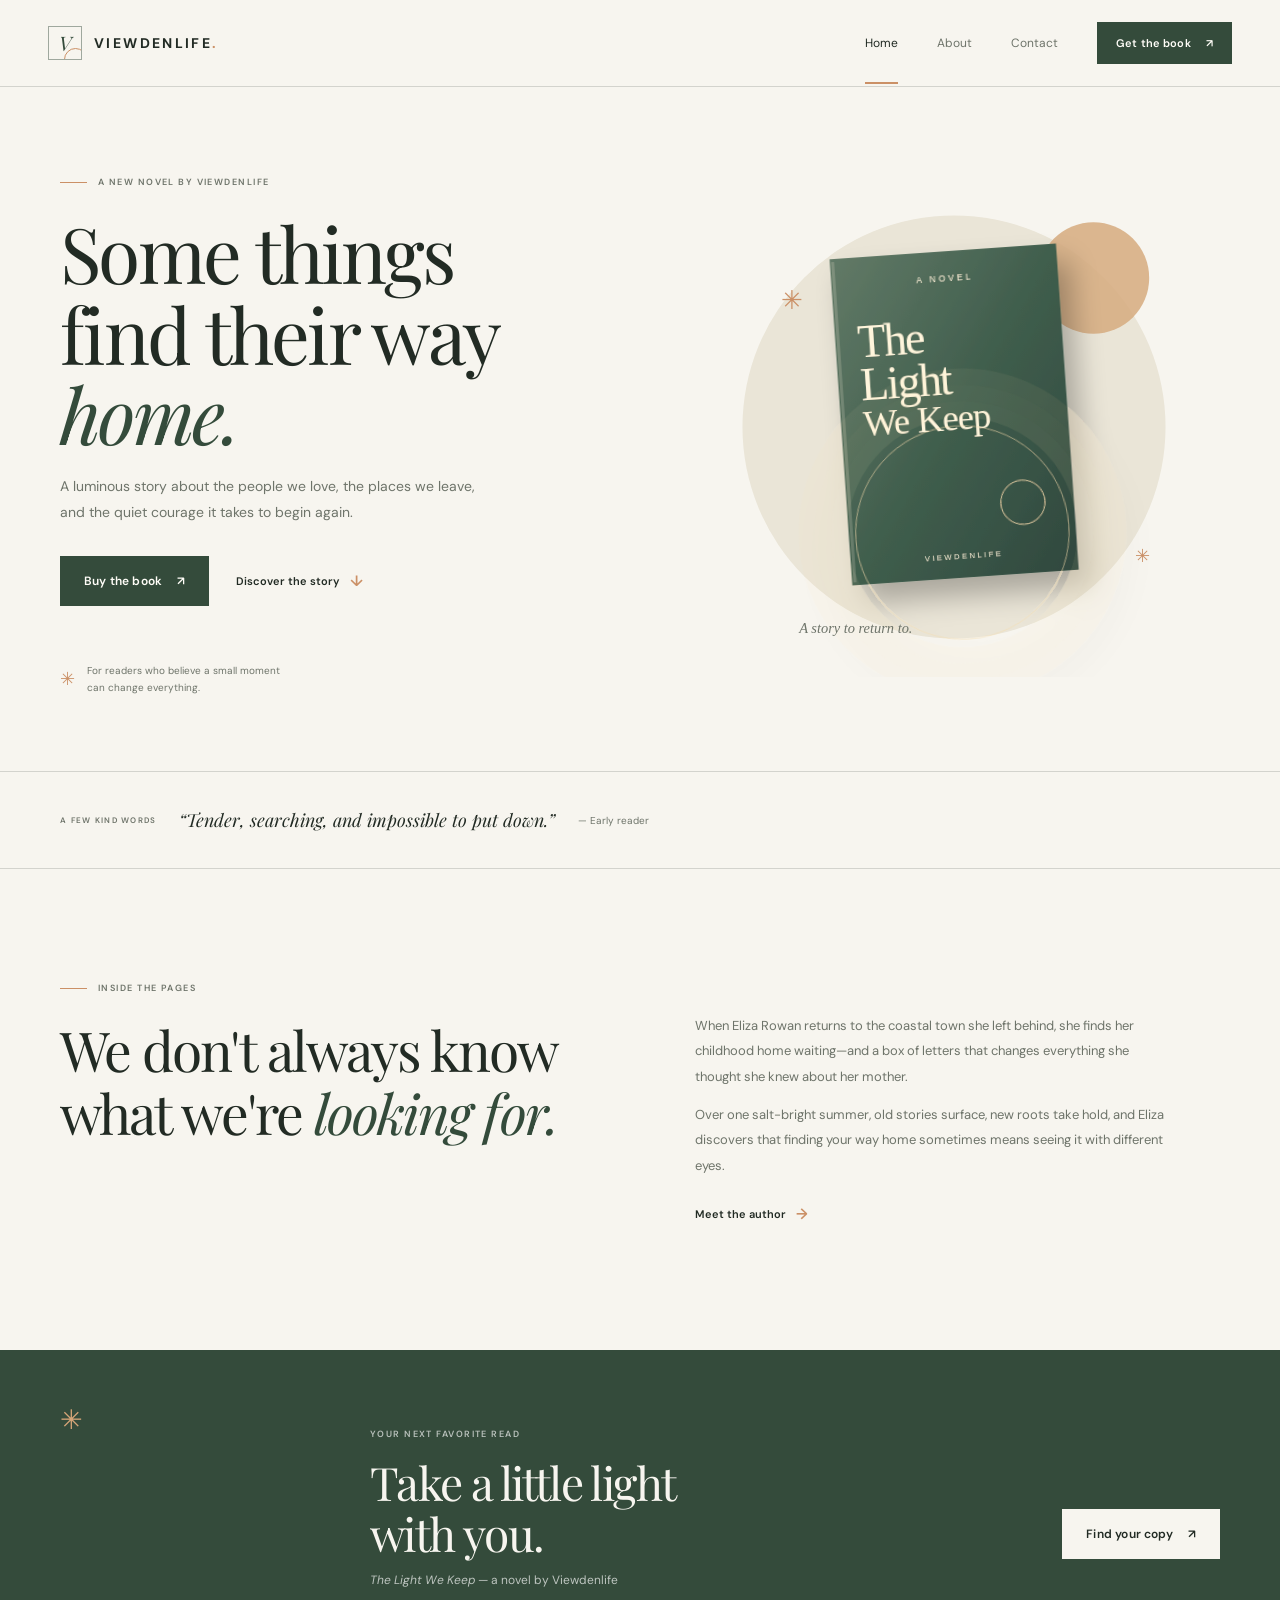
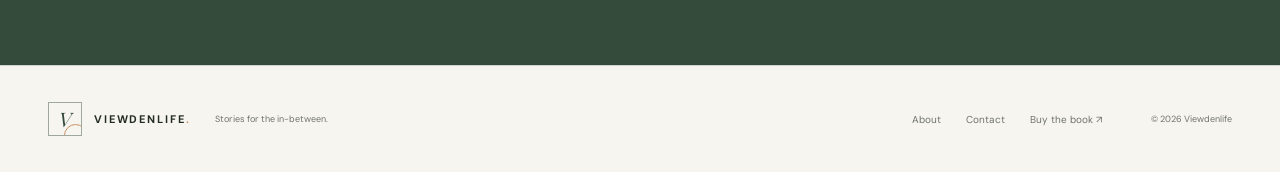
==== index.html @ 47e42af4 "created a design newly for the website, including a new hero section, updated styles, and improved r" ====
<!doctype html>
<html lang="en">
  <head>
    <meta charset="utf-8">
    <meta name="viewport" content="width=device-width, initial-scale=1">
    <meta name="theme-color" content="#f7f5ef">
    <meta name="description" content="Meet Viewdenlife and discover The Light We Keep, a novel about what we carry and what we let go.">
    <title>Viewdenlife — The Light We Keep</title>
    <link rel="icon" type="image/svg+xml" href="favicon.svg">
    <link rel="preconnect" href="https://fonts.googleapis.com">
    <link rel="preconnect" href="https://fonts.gstatic.com" crossorigin>
    <link href="https://fonts.googleapis.com/css2?family=DM+Sans:wght@400;500;600;700&family=Playfair+Display:wght@400;500;600&display=swap" rel="stylesheet">
    <link rel="stylesheet" href="styles.css">
    <script src="script.js" defer></script>
  </head>
  <body>
    <a class="skip-link" href="#main">Skip to content</a>
    <header class="site-header">
      <div class="header-inner">
        <a class="brand-lockup" href="index.html" aria-label="Viewdenlife, home">
          <span class="brand-logo" aria-hidden="true"><span>V</span><i></i></span>
          <span class="wordmark">VIEWDENLIFE<span class="wordmark-dot">.</span></span>
        </a>
        <button class="menu-toggle" type="button" aria-expanded="false" aria-controls="site-navigation">
          <span class="menu-toggle-label">Menu</span>
          <span class="menu-icon" aria-hidden="true"><i></i><i></i></span>
        </button>
        <nav class="site-nav" id="site-navigation" aria-label="Main navigation">
          <a class="nav-link is-active" href="index.html" aria-current="page">Home</a>
          <a class="nav-link" href="about.html">About</a>
          <a class="nav-link" href="contact.html">Contact</a>
          <a class="button button-small button-dark nav-cta" href="https://example.com/book" target="_blank" rel="noopener noreferrer">Get the book <span aria-hidden="true">↗</span></a>
        </nav>
      </div>
    </header>

    <main id="main">
      <section class="hero section-shell">
        <div class="hero-copy">
          <span class="eyebrow"><span class="eyebrow-line"></span> A new novel by Viewdenlife</span>
          <h1>Some things<br>find their way <em>home.</em></h1>
          <p class="hero-intro">A luminous story about the people we love, the places we leave, and the quiet courage it takes to begin again.</p>
          <div class="hero-actions">
            <a class="button button-dark" href="https://example.com/book" target="_blank" rel="noopener noreferrer">Buy the book <span aria-hidden="true">↗</span></a>
            <a class="text-link" href="#the-story">Discover the story <span aria-hidden="true">↓</span></a>
          </div>
          <div class="hero-note"><span class="note-star" aria-hidden="true">✳</span><span>For readers who believe a small moment<br>can change everything.</span></div>
        </div>
        <div class="hero-art">
          <img class="hero-illustration" src="hero-art.svg" alt="Illustrated cover of The Light We Keep by Viewdenlife">
        </div>
      </section>

      <section class="praise-strip" aria-label="Reader praise">
        <div class="praise-inner">
          <span class="praise-label">A few kind words</span>
          <span class="praise-quote">“Tender, searching, and impossible to put down.”</span>
          <span class="praise-credit">— Early reader</span>
        </div>
      </section>

      <section class="story-section section-shell" id="the-story">
        <div class="story-heading">
          <span class="eyebrow"><span class="eyebrow-line"></span> Inside the pages</span>
          <h2>We don't always know<br>what we're <em>looking for.</em></h2>
        </div>
        <div class="story-copy">
          <p>When Eliza Rowan returns to the coastal town she left behind, she finds her childhood home waiting—and a box of letters that changes everything she thought she knew about her mother.</p>
          <p>Over one salt-bright summer, old stories surface, new roots take hold, and Eliza discovers that finding your way home sometimes means seeing it with different eyes.</p>
          <a class="text-link" href="about.html">Meet the author <span aria-hidden="true">→</span></a>
        </div>
      </section>

      <section class="book-details">
        <div class="details-inner section-shell">
          <div class="details-mark" aria-hidden="true">✳</div>
          <div class="details-copy">
            <span class="eyebrow eyebrow-light">Your next favorite read</span>
            <h2>Take a little light<br>with you.</h2>
            <p><em>The Light We Keep</em> — a novel by Viewdenlife</p>
          </div>
          <a class="button button-light" href="https://example.com/book" target="_blank" rel="noopener noreferrer">Find your copy <span aria-hidden="true">↗</span></a>
        </div>
      </section>
    </main>

    <footer class="site-footer">
      <div class="footer-inner">
        <a class="brand-lockup footer-brand" href="index.html" aria-label="Viewdenlife, home">
          <span class="brand-logo" aria-hidden="true"><span>V</span><i></i></span>
          <span class="wordmark">VIEWDENLIFE<span class="wordmark-dot">.</span></span>
        </a>
        <span class="footer-note">Stories for the in-between.</span>
        <nav class="footer-nav" aria-label="Footer navigation">
          <a href="about.html">About</a>
          <a href="contact.html">Contact</a>
          <a href="https://example.com/book" target="_blank" rel="noopener noreferrer">Buy the book ↗</a>
        </nav>
        <span class="copyright">© <span data-year>2026</span> Viewdenlife</span>
      </div>
    </footer>
  </body>
</html>
---- styles.css ----
:root {
  color-scheme: light;
  --paper: #f7f5ef;
  --paper-deep: #eeece3;
  --ink: #222b24;
  --muted: #6e746a;
  --green: #344b3b;
  --green-dark: #27392f;
  --ochre: #cb9066;
  --line: rgba(34, 43, 36, 0.17);
  --serif: "Playfair Display", Georgia, serif;
  --sans: "DM Sans", Arial, sans-serif;
}

* { box-sizing: border-box; }
html { scroll-behavior: smooth; }
body { margin: 0; background: var(--paper); color: var(--ink); font-family: var(--sans); -webkit-font-smoothing: antialiased; }
a { color: inherit; }
button, input, textarea { font: inherit; }
.section-shell { width: min(1160px, calc(100% - 96px)); margin-inline: auto; }

.skip-link { position: absolute; z-index: 10; top: 12px; left: 12px; padding: 10px 14px; transform: translateY(-160%); background: var(--ink); color: white; }
.skip-link:focus { transform: translateY(0); }
.site-header { position: relative; z-index: 5; border-bottom: 1px solid var(--line); }
.header-inner { width: min(1280px, calc(100% - 96px)); height: 86px; margin-inline: auto; display: flex; justify-content: space-between; align-items: center; }
.brand-lockup { display: inline-flex; align-items: center; gap: 12px; text-decoration: none; }
.brand-logo { position: relative; width: 34px; height: 34px; display: grid; place-items: center; overflow: hidden; border: 1px solid rgba(52, 75, 59, .45); color: var(--green); }
.brand-logo span { position: relative; z-index: 1; font-family: var(--serif); font-size: 20px; font-style: italic; line-height: 1; }
.brand-logo i { position: absolute; right: -6px; bottom: -12px; width: 23px; height: 23px; border: 1px solid var(--ochre); border-radius: 50%; }
.wordmark { text-decoration: none; font-size: 14px; letter-spacing: .17em; font-weight: 700; }
.wordmark-dot { color: var(--ochre); }
.site-nav { display: flex; align-items: center; gap: 39px; }
.nav-link, .footer-nav a { text-decoration: none; color: var(--muted); font-size: 12px; transition: color .2s ease; }
.nav-link:hover, .footer-nav a:hover, .nav-link.is-active { color: var(--ink); }
.nav-link.is-active { position: relative; }
.nav-link.is-active::after { content: ""; position: absolute; left: 0; right: 0; bottom: -33px; height: 2px; background: var(--ochre); }
.button { min-height: 50px; padding: 0 23px; display: inline-flex; justify-content: center; align-items: center; gap: 15px; border: 1px solid transparent; text-decoration: none; font-size: 12px; font-weight: 600; letter-spacing: .015em; transition: background .2s ease, color .2s ease, transform .2s ease; }
.button:hover { transform: translateY(-2px); }
.button-dark { background: var(--green); color: #fffdf8; }
.button-dark:hover { background: var(--green-dark); }
.button-light { background: var(--paper); color: var(--ink); }
.button-light:hover { background: white; }
.button-small { min-height: 42px; padding-inline: 18px; font-size: 11px; }
.menu-toggle { display: none; }

.hero { min-height: 610px; padding-block: 71px 75px; display: grid; grid-template-columns: 1.05fr .95fr; align-items: center; gap: 42px; }
.hero-copy { padding-block: 18px 0; }
.eyebrow { display: flex; align-items: center; gap: 11px; color: var(--muted); text-transform: uppercase; letter-spacing: .16em; font-size: 9px; font-weight: 600; }
.eyebrow-line { display: inline-block; width: 27px; height: 1px; background: var(--ochre); }
h1, h2, p { margin-top: 0; }
h1, h2 { font-family: var(--serif); font-weight: 400; letter-spacing: -.035em; }
h1 { margin: 24px 0 19px; font-size: clamp(52px, 6vw, 78px); line-height: 1.05; }
h1 em, h2 em { color: var(--green); font-weight: 400; }
.hero-intro { max-width: 420px; color: var(--muted); font-size: 14px; line-height: 1.9; }
.hero-actions { display: flex; align-items: center; gap: 27px; margin-top: 30px; }
.text-link { display: inline-flex; align-items: center; gap: 10px; color: var(--ink); font-size: 11px; font-weight: 600; text-decoration: none; }
.text-link span { color: var(--ochre); font-size: 15px; }
.hero-note { display: flex; align-items: center; gap: 12px; margin-top: 57px; color: var(--muted); font-size: 10px; line-height: 1.65; }
.note-star { color: var(--ochre); font-size: 18px; }
.hero-art { width: 100%; display: grid; place-items: center; }
.hero-illustration { display: block; width: min(100%, 500px); height: auto; }

.praise-strip { border-block: 1px solid var(--line); }
.praise-inner { width: min(1160px, calc(100% - 96px)); min-height: 96px; margin-inline: auto; display: flex; align-items: center; gap: 23px; }
.praise-label { color: var(--muted); text-transform: uppercase; letter-spacing: .16em; font-size: 8px; font-weight: 600; }
.praise-quote { font-family: var(--serif); font-size: 18px; font-style: italic; }
.praise-credit { color: var(--muted); font-size: 10px; }
.story-section { padding-block: 113px 126px; display: grid; grid-template-columns: 1fr 1fr; align-items: start; gap: 110px; }
.story-heading h2, .about-copy h2, .about-book h2 { margin: 24px 0 0; font-size: clamp(38px, 4.5vw, 55px); line-height: 1.15; }
.story-copy { max-width: 470px; padding-top: 31px; }
.story-copy p, .about-copy p { color: var(--muted); font-size: 13px; line-height: 1.95; }
.story-copy .text-link { margin-top: 13px; }
.book-details { background: var(--green); color: var(--paper); }
.details-inner { min-height: 315px; display: flex; align-items: center; justify-content: space-between; gap: 30px; }
.details-mark { align-self: flex-start; margin-top: 52px; color: #d6a578; font-size: 27px; }
.eyebrow-light { color: rgba(255,255,255,.65); }
.details-copy { margin-left: -100px; }
.details-copy h2, .contact-book-inner h2 { margin: 17px 0 12px; font-size: 46px; line-height: 1.12; }
.details-copy p { margin: 0; color: rgba(255,255,255,.68); font-size: 12px; }
.details-inner > .button { margin-top: 52px; }

.site-footer { border-top: 1px solid var(--line); }
.footer-inner { width: min(1280px, calc(100% - 96px)); min-height: 106px; margin-inline: auto; display: flex; align-items: center; gap: 25px; }
.footer-brand .wordmark { font-size: 11px; }
.footer-note, .copyright { color: var(--muted); font-size: 9px; }
.footer-nav { margin-left: auto; display: flex; gap: 25px; }
.footer-nav a { font-size: 10px; }
.copyright { margin-left: 24px; }

.page-hero { padding-block: 92px 73px; }
.page-hero h1 { margin-block: 23px 18px; }
.page-intro { max-width: 490px; margin-bottom: 0; color: var(--muted); font-size: 14px; line-height: 1.9; }
.about-section { padding-block: 13px 118px; display: grid; grid-template-columns: .9fr 1.1fr; align-items: center; gap: 108px; }
.author-art { position: relative; height: 465px; overflow: hidden; background: #e7dfce; }
.portrait-sun { position: absolute; top: 49px; left: 50%; width: 174px; height: 174px; border-radius: 50%; background: #d2a27b; transform: translateX(-50%); }
.portrait-shape { position: absolute; bottom: 46px; left: 50%; transform: translateX(-50%); }
.portrait-shape-back { width: 286px; height: 265px; border-radius: 48% 48% 10% 10% / 39% 39% 10% 10%; background: #72816a; }
.portrait-shape-front { bottom: -26px; width: 196px; height: 285px; border-radius: 50% 50% 8% 8% / 32% 32% 8% 8%; background: #a05f47; }
.portrait-label { position: absolute; right: 19px; bottom: 18px; color: rgba(34, 43, 36, .72); font-family: var(--serif); font-size: 12px; font-style: italic; text-align: right; }
.about-copy { max-width: 460px; }
.about-copy h2 { margin-bottom: 20px; }
.about-copy .button { margin-top: 13px; }
.author-note { background: var(--paper-deep); }
.author-note-inner { min-height: 260px; display: flex; flex-direction: column; justify-content: center; align-items: center; text-align: center; }
.author-note-inner blockquote { margin: 14px 0 11px; font-family: var(--serif); font-size: clamp(25px, 3vw, 35px); line-height: 1.35; }
.quote-credit { color: var(--muted); font-size: 10px; }
.about-book { min-height: 280px; display: flex; align-items: center; justify-content: space-between; }
.about-book h2 { font-size: 42px; }
.about-book .button em, .contact-book .button em { font-family: var(--serif); font-size: 14px; font-weight: 400; }

.contact-hero { padding-bottom: 55px; }
.contact-section { padding-block: 14px 118px; display: grid; grid-template-columns: .8fr 1.2fr; gap: 100px; }
.contact-aside { padding-top: 9px; }
.contact-aside-mark { color: var(--ochre); font-size: 25px; }
.contact-aside h2 { margin: 17px 0 16px; font-size: 38px; line-height: 1.17; }
.contact-aside p { max-width: 330px; color: var(--muted); font-size: 12px; line-height: 1.9; }
.contact-email-label { margin-top: 32px; color: var(--muted); text-transform: uppercase; letter-spacing: .13em; font-size: 8px; font-weight: 600; }
.contact-email { display: inline-block; margin-top: 9px; color: var(--green); font-size: 12px; text-decoration: none; }
.contact-email span { margin-left: 6px; color: var(--ochre); }
.contact-form { display: flex; flex-direction: column; align-items: flex-start; }
.contact-form label { margin: 0 0 8px; font-size: 10px; font-weight: 600; }
.contact-form input, .contact-form textarea { width: 100%; margin-bottom: 23px; padding: 13px 14px; border: 1px solid var(--line); border-radius: 0; outline: none; background: rgba(255,255,255,.25); color: var(--ink); font-size: 11px; resize: vertical; }
.contact-form input:focus, .contact-form textarea:focus { border-color: var(--green); box-shadow: 0 0 0 2px rgba(52, 75, 59, .1); }
.contact-form input::placeholder, .contact-form textarea::placeholder { color: #99998e; }
.form-submit { cursor: pointer; }
.form-note { margin: 11px 0 0; color: var(--muted); font-size: 9px; line-height: 1.6; }
.contact-book { background: var(--green); color: var(--paper); }
.contact-book-inner { min-height: 295px; display: flex; flex-direction: column; align-items: flex-start; justify-content: center; }
.contact-book-inner h2 { margin-bottom: 18px; }
.contact-book-inner h2 em { color: #d6a578; }

@media (max-width: 800px) {
  .section-shell, .praise-inner { width: min(100% - 48px, 620px); }
  .header-inner, .footer-inner { width: calc(100% - 48px); }
  .hero { grid-template-columns: 1fr .85fr; gap: 14px; min-height: 540px; padding-block: 56px; }
  .hero-note { margin-top: 38px; }
  .story-section { gap: 48px; padding-block: 84px; }
  .details-copy { margin-left: -45px; }
  .about-section { grid-template-columns: .9fr 1.1fr; gap: 50px; }
  .author-art { height: 410px; }
  .contact-section { gap: 50px; }
  .footer-inner { flex-wrap: wrap; padding-block: 25px; gap: 14px 20px; }
  .footer-nav { margin-left: auto; }
  .copyright { margin-left: auto; }
}

@media (max-width: 600px) {
  .section-shell, .praise-inner { width: calc(100% - 40px); }
  .header-inner, .footer-inner { width: calc(100% - 40px); }
  .header-inner { height: 72px; }
  .menu-toggle { display: flex; align-items: center; gap: 10px; padding: 10px 0 10px 10px; border: 0; background: transparent; color: var(--ink); font-size: 11px; }
  .menu-icon { display: grid; gap: 4px; }
  .menu-icon i { width: 18px; height: 1px; background: var(--ink); transition: transform .2s ease; }
  .menu-toggle[aria-expanded="true"] .menu-icon i:first-child { transform: translateY(2.5px) rotate(45deg); }
  .menu-toggle[aria-expanded="true"] .menu-icon i:last-child { transform: translateY(-2.5px) rotate(-45deg); }
  .site-nav { position: absolute; top: 71px; right: 0; left: 0; display: none; padding: 21px 20px 25px; align-items: stretch; gap: 0; border-bottom: 1px solid var(--line); background: var(--paper); }
  .site-nav.is-open { display: flex; flex-direction: column; }
  .site-nav .nav-link { padding: 13px 0; }
  .nav-link.is-active::after { display: none; }
  .nav-cta { align-self: flex-start; margin-top: 12px; }
  .hero { grid-template-columns: 1fr; gap: 3px; padding-block: 54px 43px; }
  h1 { font-size: clamp(51px, 13vw, 68px); }
  .hero-intro { max-width: 360px; }
  .hero-note { margin-top: 31px; }
  .hero-art { margin-top: 4px; }
  .hero-illustration { width: min(100%, 430px); }
  .praise-inner { min-height: 112px; padding-block: 18px; flex-wrap: wrap; gap: 7px 14px; align-content: center; }
  .praise-label { width: 100%; }
  .praise-quote { font-size: 16px; }
  .praise-credit { align-self: flex-end; }
  .story-section { grid-template-columns: 1fr; gap: 13px; padding-block: 73px 83px; }
  .story-heading h2, .about-copy h2 { font-size: 42px; }
  .story-copy { padding-top: 0; }
  .details-inner { min-height: 340px; flex-wrap: wrap; justify-content: flex-start; align-content: center; gap: 8px 17px; }
  .details-mark { align-self: auto; margin: 0; }
  .details-copy { margin: 0; }
  .details-copy h2, .contact-book-inner h2 { font-size: 40px; }
  .details-copy p { font-size: 11px; }
  .details-inner > .button { margin: 17px 0 0 43px; }
  .footer-inner { padding-block: 23px; }
  .footer-note { margin-left: auto; }
  .footer-nav { order: 3; width: 100%; justify-content: flex-start; margin: 8px 0 0; }
  .copyright { order: 4; margin: 0; }
  .page-hero { padding-block: 68px 45px; }
  .page-hero h1 { font-size: 56px; }
  .about-section { grid-template-columns: 1fr; gap: 40px; padding-bottom: 75px; }
  .author-art { height: 400px; }
  .about-copy { max-width: none; }
  .author-note-inner { min-height: 230px; }
  .about-book { min-height: 260px; align-items: flex-start; flex-direction: column; justify-content: center; gap: 20px; }
  .about-book h2 { font-size: 38px; }
  .contact-hero { padding-bottom: 43px; }
  .contact-section { grid-template-columns: 1fr; gap: 39px; padding-bottom: 80px; }
  .contact-aside h2 { font-size: 35px; }
  .contact-book-inner { min-height: 270px; }
}

@media (prefers-reduced-motion: reduce) {
  *, *::before, *::after { scroll-behavior: auto !important; transition-duration: .01ms !important; animation-duration: .01ms !important; animation-iteration-count: 1 !important; }
}
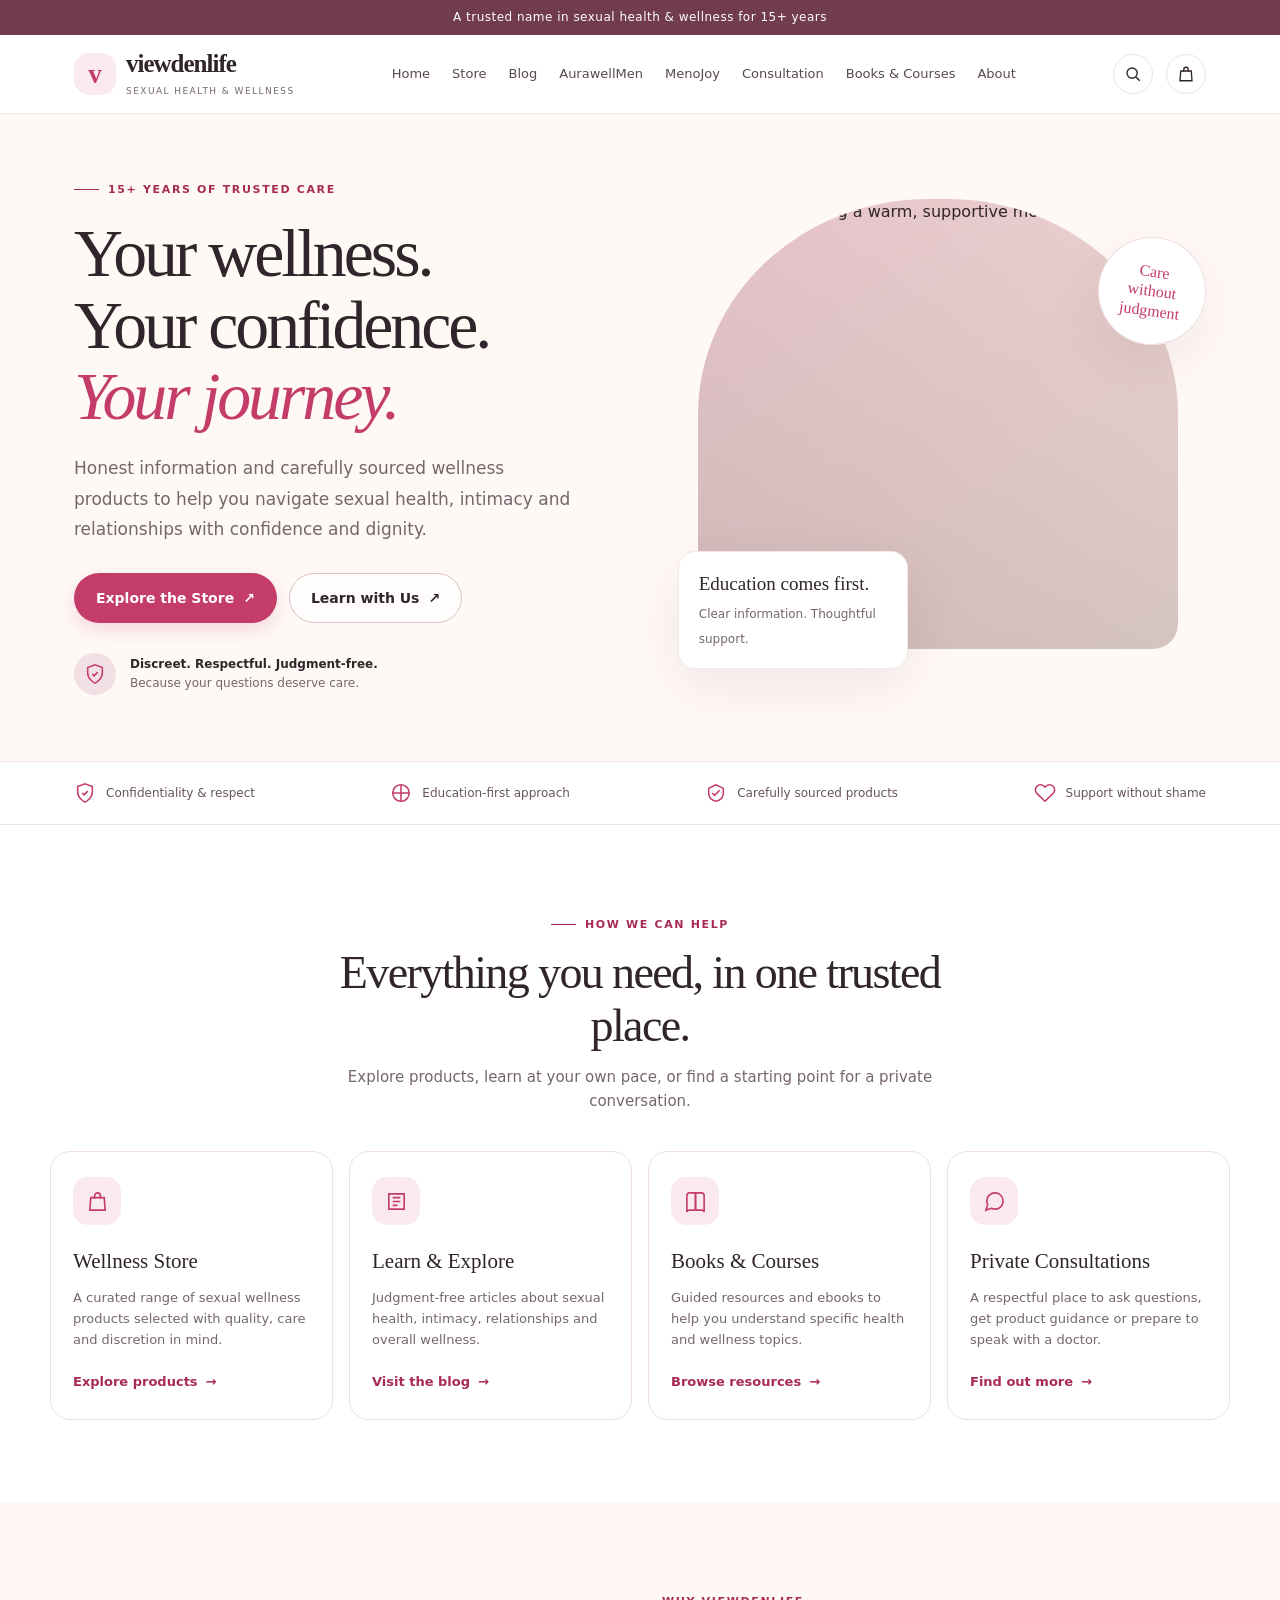
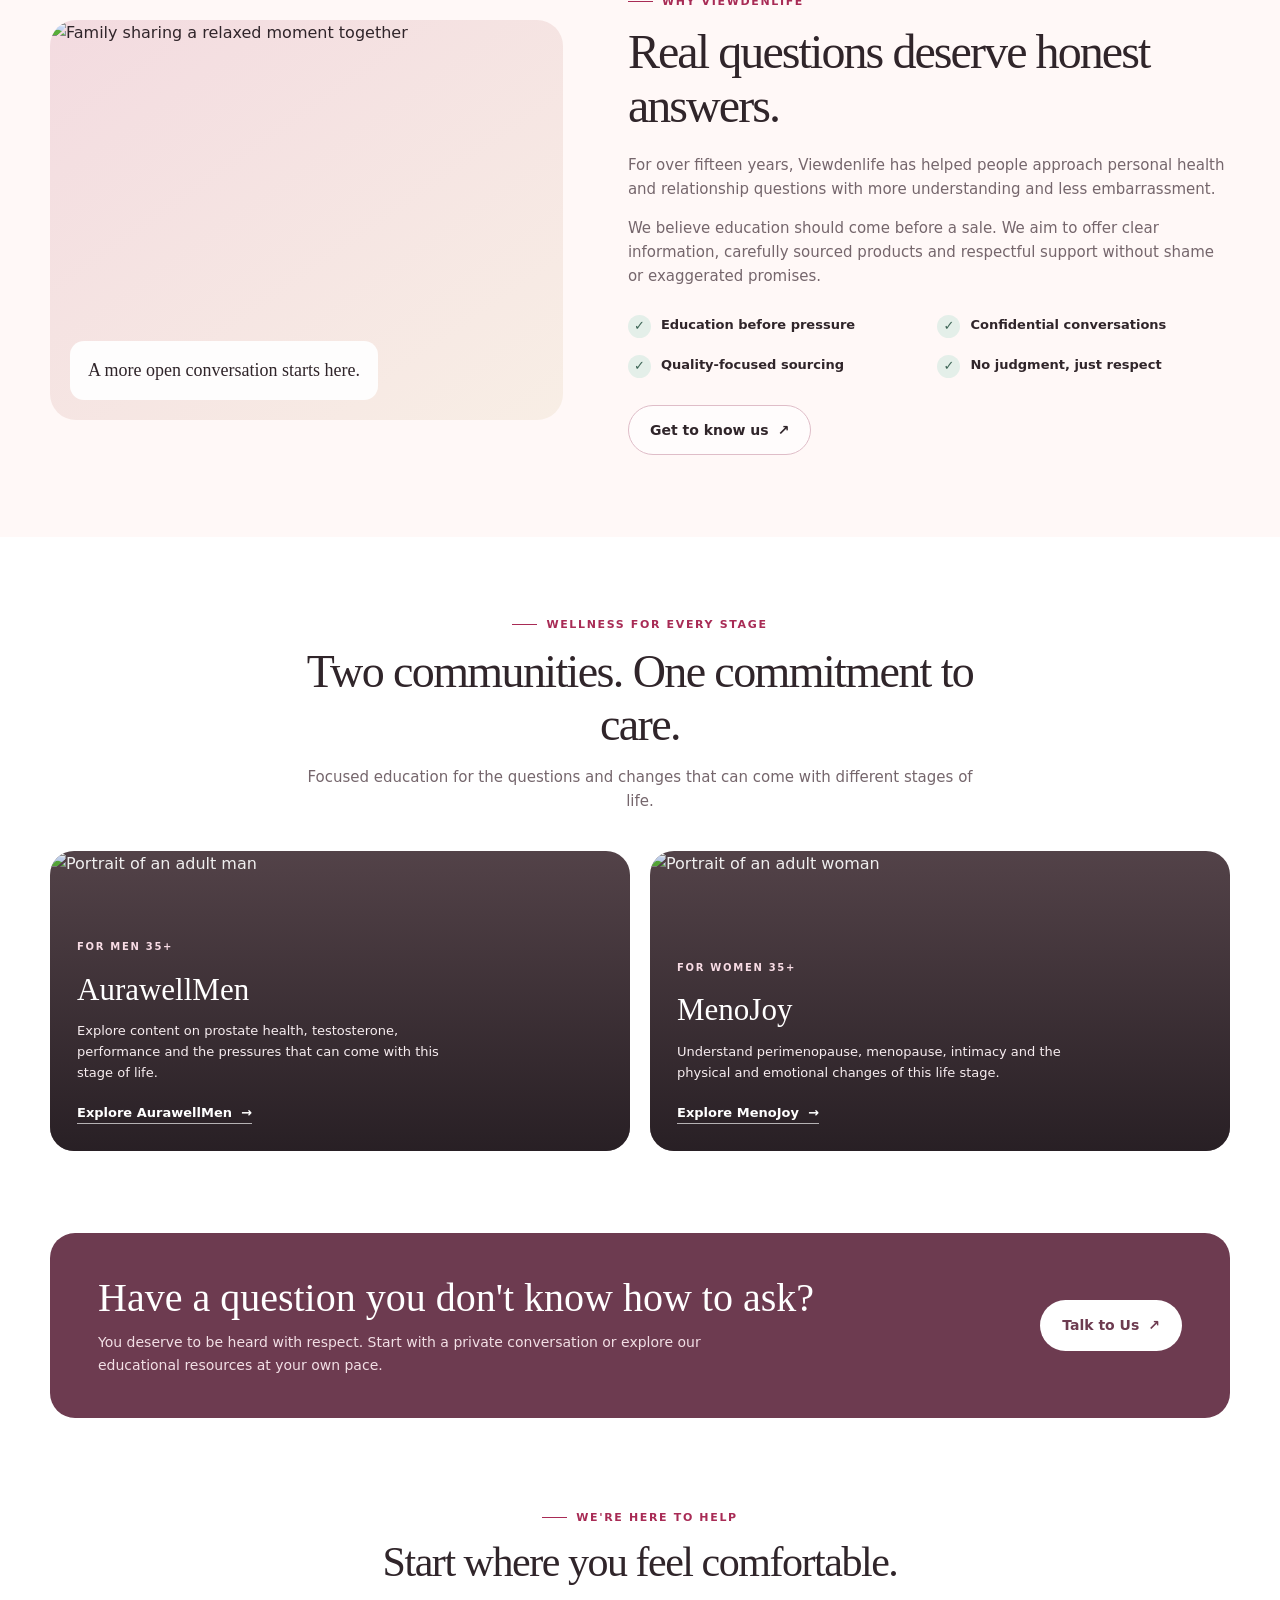
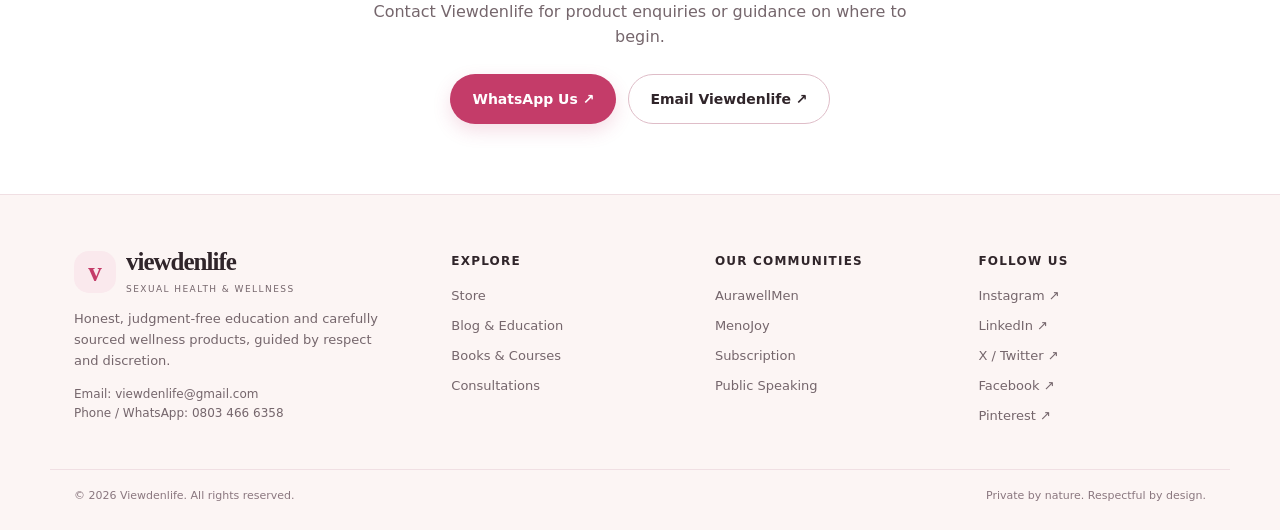
==== commit 155dc460: "modified all pages and added new pages for aurawellmen, menojoy, store, resources, consultation, abo" ====
--- a/index.html
+++ b/index.html
@@ -1,103 +1,44 @@
 <!doctype html>
 <html lang="en">
-  <head>
-    <meta charset="utf-8">
-    <meta name="viewport" content="width=device-width, initial-scale=1">
-    <meta name="theme-color" content="#f7f5ef">
-    <meta name="description" content="Meet Viewdenlife and discover The Light We Keep, a novel about what we carry and what we let go.">
-    <title>Viewdenlife — The Light We Keep</title>
-    <link rel="icon" type="image/svg+xml" href="favicon.svg">
-    <link rel="preconnect" href="https://fonts.googleapis.com">
-    <link rel="preconnect" href="https://fonts.gstatic.com" crossorigin>
-    <link href="https://fonts.googleapis.com/css2?family=DM+Sans:wght@400;500;600;700&family=Playfair+Display:wght@400;500;600&display=swap" rel="stylesheet">
-    <link rel="stylesheet" href="styles.css">
-    <script src="script.js" defer></script>
-  </head>
-  <body>
-    <a class="skip-link" href="#main">Skip to content</a>
-    <header class="site-header">
-      <div class="header-inner">
-        <a class="brand-lockup" href="index.html" aria-label="Viewdenlife, home">
-          <span class="brand-logo" aria-hidden="true"><span>V</span><i></i></span>
-          <span class="wordmark">VIEWDENLIFE<span class="wordmark-dot">.</span></span>
-        </a>
-        <button class="menu-toggle" type="button" aria-expanded="false" aria-controls="site-navigation">
-          <span class="menu-toggle-label">Menu</span>
-          <span class="menu-icon" aria-hidden="true"><i></i><i></i></span>
-        </button>
-        <nav class="site-nav" id="site-navigation" aria-label="Main navigation">
-          <a class="nav-link is-active" href="index.html" aria-current="page">Home</a>
-          <a class="nav-link" href="about.html">About</a>
-          <a class="nav-link" href="contact.html">Contact</a>
-          <a class="button button-small button-dark nav-cta" href="https://example.com/book" target="_blank" rel="noopener noreferrer">Get the book <span aria-hidden="true">↗</span></a>
-        </nav>
-      </div>
-    </header>
-
-    <main id="main">
-      <section class="hero section-shell">
-        <div class="hero-copy">
-          <span class="eyebrow"><span class="eyebrow-line"></span> A new novel by Viewdenlife</span>
-          <h1>Some things<br>find their way <em>home.</em></h1>
-          <p class="hero-intro">A luminous story about the people we love, the places we leave, and the quiet courage it takes to begin again.</p>
-          <div class="hero-actions">
-            <a class="button button-dark" href="https://example.com/book" target="_blank" rel="noopener noreferrer">Buy the book <span aria-hidden="true">↗</span></a>
-            <a class="text-link" href="#the-story">Discover the story <span aria-hidden="true">↓</span></a>
-          </div>
-          <div class="hero-note"><span class="note-star" aria-hidden="true">✳</span><span>For readers who believe a small moment<br>can change everything.</span></div>
-        </div>
-        <div class="hero-art">
-          <img class="hero-illustration" src="hero-art.svg" alt="Illustrated cover of The Light We Keep by Viewdenlife">
-        </div>
-      </section>
-
-      <section class="praise-strip" aria-label="Reader praise">
-        <div class="praise-inner">
-          <span class="praise-label">A few kind words</span>
-          <span class="praise-quote">“Tender, searching, and impossible to put down.”</span>
-          <span class="praise-credit">— Early reader</span>
-        </div>
-      </section>
-
-      <section class="story-section section-shell" id="the-story">
-        <div class="story-heading">
-          <span class="eyebrow"><span class="eyebrow-line"></span> Inside the pages</span>
-          <h2>We don't always know<br>what we're <em>looking for.</em></h2>
-        </div>
-        <div class="story-copy">
-          <p>When Eliza Rowan returns to the coastal town she left behind, she finds her childhood home waiting—and a box of letters that changes everything she thought she knew about her mother.</p>
-          <p>Over one salt-bright summer, old stories surface, new roots take hold, and Eliza discovers that finding your way home sometimes means seeing it with different eyes.</p>
-          <a class="text-link" href="about.html">Meet the author <span aria-hidden="true">→</span></a>
-        </div>
-      </section>
-
-      <section class="book-details">
-        <div class="details-inner section-shell">
-          <div class="details-mark" aria-hidden="true">✳</div>
-          <div class="details-copy">
-            <span class="eyebrow eyebrow-light">Your next favorite read</span>
-            <h2>Take a little light<br>with you.</h2>
-            <p><em>The Light We Keep</em> — a novel by Viewdenlife</p>
-          </div>
-          <a class="button button-light" href="https://example.com/book" target="_blank" rel="noopener noreferrer">Find your copy <span aria-hidden="true">↗</span></a>
-        </div>
-      </section>
-    </main>
-
-    <footer class="site-footer">
-      <div class="footer-inner">
-        <a class="brand-lockup footer-brand" href="index.html" aria-label="Viewdenlife, home">
-          <span class="brand-logo" aria-hidden="true"><span>V</span><i></i></span>
-          <span class="wordmark">VIEWDENLIFE<span class="wordmark-dot">.</span></span>
-        </a>
-        <span class="footer-note">Stories for the in-between.</span>
-        <nav class="footer-nav" aria-label="Footer navigation">
-          <a href="about.html">About</a>
-          <a href="contact.html">Contact</a>
-          <a href="https://example.com/book" target="_blank" rel="noopener noreferrer">Buy the book ↗</a>
-        </nav>
-        <span class="copyright">© <span data-year>2026</span> Viewdenlife</span>
-      </div>
-    </footer>
-  </body>
-</html>
+<head>
+<meta charset="utf-8"><meta name="viewport" content="width=device-width, initial-scale=1">
+<meta name="theme-color" content="#fff8f7"><meta name="description" content="Viewdenlife brings together sexual health education, carefully sourced wellness products, books, courses and private consultations.">
+<title>Viewdenlife | Your Wellness, Your Confidence</title>
+<link rel="icon" type="image/svg+xml" href="favicon.svg"><link rel="stylesheet" href="styles.css">
+</head>
+<body>
+<div class="announcement">A trusted name in sexual health & wellness for 15+ years</div>
+<header class="site-header"><div class="nav-wrap">
+<a class="brand" href="#home" aria-label="Viewdenlife home"><span class="brand-mark">v</span><span><span class="brand-name">viewdenlife</span><span class="brand-tag">Sexual health & wellness</span></span></a>
+<nav class="desktop-nav" aria-label="Main navigation"><a href="#home">Home</a><a href="store.html">Store</a><a href="blog.html">Blog</a><a href="aurawellmen.html">AurawellMen</a><a href="menojoy.html">MenoJoy</a><a href="consultation.html">Consultation</a><a href="#resources">Books & Courses</a><a href="about.html">About</a></nav>
+<div class="nav-actions"><button class="icon-btn search-btn" aria-label="Search" onclick="showNotice('Search can be connected when the store and blog are built.')"><svg width="18" height="18" viewBox="0 0 24 24" fill="none" stroke="currentColor" stroke-width="1.8"><circle cx="10.8" cy="10.8" r="6.8"/><path d="m16 16 5 5"/></svg></button><button class="icon-btn" aria-label="Shopping bag" onclick="showNotice('The store and cart will be connected on the Store page.')"><svg width="18" height="18" viewBox="0 0 24 24" fill="none" stroke="currentColor" stroke-width="1.8"><path d="M5 8h14l1 13H4L5 8Z"/><path d="M9 9V6a3 3 0 0 1 6 0v3"/></svg></button><button class="icon-btn menu-toggle" id="menuToggle" aria-label="Open navigation" aria-expanded="false" onclick="toggleMenu()"><svg id="menuIcon" width="20" height="20" viewBox="0 0 24 24" fill="none" stroke="currentColor" stroke-width="1.8"><path d="M4 7h16M4 12h16M4 17h16"/></svg></button></div>
+</div><nav class="mobile-panel" id="mobilePanel" aria-label="Mobile navigation">
+<a href="#home" onclick="closeMenu()"><svg width="20" height="20" viewBox="0 0 24 24" fill="none" stroke="currentColor" stroke-width="1.8"><path d="m3 10 9-7 9 7v10a1 1 0 0 1-1 1h-5v-7h-6v7H4a1 1 0 0 1-1-1Z"/></svg>Home <span class="chevron">›</span></a>
+<a href="store.html" onclick="closeMenu()"><svg width="20" height="20" viewBox="0 0 24 24" fill="none" stroke="currentColor" stroke-width="1.8"><path d="M5 8h14l1 13H4L5 8Z"/><path d="M9 9V6a3 3 0 0 1 6 0v3"/></svg>Store <span class="chevron">›</span></a>
+<a href="blog.html" onclick="closeMenu()"><svg width="20" height="20" viewBox="0 0 24 24" fill="none" stroke="currentColor" stroke-width="1.8"><path d="M6 3h12a2 2 0 0 1 2 2v16H6a3 3 0 0 1-3-3V6a3 3 0 0 1 3-3Z"/><path d="M7 8h9M7 12h9M7 16h6"/></svg>Blog <span class="chevron">›</span></a>
+<a href="#aurawellmen" onclick="closeMenu()"><svg width="20" height="20" viewBox="0 0 24 24" fill="none" stroke="currentColor" stroke-width="1.8"><circle cx="12" cy="7" r="4"/><path d="M4 21v-2a8 8 0 0 1 16 0v2"/></svg>AurawellMen <span class="chevron">›</span></a>
+<a href="menojoy.html"><svg width="20" height="20" viewBox="0 0 24 24" fill="none" stroke="currentColor" stroke-width="1.8"><path d="M12 21s-8-4.5-8-11a4.5 4.5 0 0 1 8-2.8A4.5 4.5 0 0 1 20 10c0 6.5-8 11-8 11Z"/></svg>MenoJoy <span class="chevron">›</span></a>
+<a href="consultation.html" onclick="closeMenu()"><svg width="20" height="20" viewBox="0 0 24 24" fill="none" stroke="currentColor" stroke-width="1.8"><path d="M21 11.5a8.4 8.4 0 0 1-.9 3.8 8.5 8.5 0 0 1-7.6 4.7 8.4 8.4 0 0 1-3.8-.9L3 21l1.9-5.7a8.4 8.4 0 0 1-.9-3.8 8.5 8.5 0 0 1 4.7-7.6 8.4 8.4 0 0 1 3.8-.9h.5a8.5 8.5 0 0 1 8 8Z"/></svg>Consultation / Therapy <span class="chevron">›</span></a>
+<a href="#resources" onclick="closeMenu()"><svg width="20" height="20" viewBox="0 0 24 24" fill="none" stroke="currentColor" stroke-width="1.8"><path d="M3 5.5A2.5 2.5 0 0 1 5.5 3H12v18H5.5A2.5 2.5 0 0 0 3 23V5.5Z"/><path d="M21 5.5A2.5 2.5 0 0 0 18.5 3H12v18h6.5a2.5 2.5 0 0 1 2.5 2V5.5Z"/></svg>Books & Courses <span class="chevron">›</span></a>
+<a href="#subscription" onclick="closeMenu()"><svg width="20" height="20" viewBox="0 0 24 24" fill="none" stroke="currentColor" stroke-width="1.8"><rect x="3" y="5" width="18" height="16" rx="2"/><path d="M16 3v4M8 3v4M3 10h18"/></svg>Subscription <span class="chevron">›</span></a>
+<a href="#speaking" onclick="closeMenu()"><svg width="20" height="20" viewBox="0 0 24 24" fill="none" stroke="currentColor" stroke-width="1.8"><path d="m3 11 18-7v16L3 13v-2Z"/><path d="m7 14 2 6h4l-3-7"/></svg>Book for Public Speaking <span class="chevron">›</span></a>
+<a href="about.html">ⓘ <span>About Viewdenlife</span><span class="chevron">›</span></a></nav></header>
+<main id="home">
+<section class="hero"><div class="hero-inner"><div><span class="eyebrow">15+ years of trusted care</span><h1>Your wellness.<br>Your confidence.<br><em>Your journey.</em></h1><p class="hero-copy">Honest information and carefully sourced wellness products to help you navigate sexual health, intimacy and relationships with confidence and dignity.</p><div class="hero-buttons"><a class="btn btn-primary" href="store.html">Explore the Store <span>↗</span></a><a class="btn btn-outline" href="#learn">Learn with Us <span>↗</span></a></div><div class="trust-row"><span class="trust-icon"><svg width="22" height="22" viewBox="0 0 24 24" fill="none" stroke="currentColor" stroke-width="1.7"><path d="M12 22s8-4 8-11V5l-8-3-8 3v6c0 7 8 11 8 11Z"/><path d="m9 12 2 2 4-4"/></svg></span><span><strong style="color:var(--ink)">Discreet. Respectful. Judgment-free.</strong><br>Because your questions deserve care.</span></div></div>
+<div class="hero-visual"><div class="hero-photo"><img src="https://images.unsplash.com/photo-1516589178581-6cd7833ae3b2?auto=format&fit=crop&w=1000&q=85" alt="A couple sharing a warm, supportive moment"/><div class="photo-wash"></div></div><div class="round-seal">Care<br>without<br>judgment</div><div class="floating-note"><strong>Education comes first.</strong><span>Clear information. Thoughtful support.</span></div></div></div></section>
+<div class="trust-strip"><div class="trust-strip-inner"><div class="trust-item"><svg width="22" height="22" viewBox="0 0 24 24" fill="none" stroke="currentColor" stroke-width="1.7"><path d="M12 22s8-4 8-11V5l-8-3-8 3v6c0 7 8 11 8 11Z"/><path d="m9 12 2 2 4-4"/></svg><span>Confidentiality & respect</span></div><div class="trust-item"><svg width="22" height="22" viewBox="0 0 24 24" fill="none" stroke="currentColor" stroke-width="1.7"><path d="M12 3v18M3 12h18"/><circle cx="12" cy="12" r="9"/></svg><span>Education-first approach</span></div><div class="trust-item"><svg width="22" height="22" viewBox="0 0 24 24" fill="none" stroke="currentColor" stroke-width="1.7"><path d="M12 3 4 7v5c0 5 3.5 8 8 9 4.5-1 8-4 8-9V7l-8-4Z"/><path d="m8 12 2.5 2.5L16 9"/></svg><span>Carefully sourced products</span></div><div class="trust-item"><svg width="22" height="22" viewBox="0 0 24 24" fill="none" stroke="currentColor" stroke-width="1.7"><path d="M20.8 4.6a5.5 5.5 0 0 0-7.8 0L12 5.7l-1.1-1.1a5.5 5.5 0 0 0-7.8 7.8l1.1 1.1L12 21l7.8-7.5 1.1-1.1a5.5 5.5 0 0 0-.1-7.8Z"/></svg><span>Support without shame</span></div></div></div>
+<section class="section" id="shop"><div class="section-inner"><div class="section-head"><span class="eyebrow">How we can help</span><h2>Everything you need, in one trusted place.</h2><p>Explore products, learn at your own pace, or find a starting point for a private conversation.</p></div><div class="offer-grid">
+<article class="offer-card"><div class="offer-icon"><svg width="23" height="23" viewBox="0 0 24 24" fill="none" stroke="currentColor" stroke-width="1.7"><path d="M5 8h14l1 13H4L5 8Z"/><path d="M9 9V6a3 3 0 0 1 6 0v3"/></svg></div><h3>Wellness Store</h3><p>A curated range of sexual wellness products selected with quality, care and discretion in mind.</p><a class="text-link" href="store.html">Explore products <span>→</span></a></article>
+<article class="offer-card" id="learn"><div class="offer-icon"><svg width="23" height="23" viewBox="0 0 24 24" fill="none" stroke="currentColor" stroke-width="1.7"><path d="M4 4h16v16H4z"/><path d="M8 8h8M8 12h8M8 16h5"/></svg></div><h3>Learn & Explore</h3><p>Judgment-free articles about sexual health, intimacy, relationships and overall wellness.</p><a class="text-link" href="blog.html">Visit the blog <span>→</span></a></article>
+<article class="offer-card" id="resources"><div class="offer-icon"><svg width="23" height="23" viewBox="0 0 24 24" fill="none" stroke="currentColor" stroke-width="1.7"><path d="M3 5.5A2.5 2.5 0 0 1 5.5 3H12v18H5.5A2.5 2.5 0 0 0 3 23V5.5Z"/><path d="M21 5.5A2.5 2.5 0 0 0 18.5 3H12v18h6.5a2.5 2.5 0 0 1 2.5 2V5.5Z"/></svg></div><h3>Books & Courses</h3><p>Guided resources and ebooks to help you understand specific health and wellness topics.</p><a class="text-link" href="#contact">Browse resources <span>→</span></a></article>
+<article class="offer-card" id="consult"><div class="offer-icon"><svg width="23" height="23" viewBox="0 0 24 24" fill="none" stroke="currentColor" stroke-width="1.7"><path d="M21 11.5a8.4 8.4 0 0 1-.9 3.8 8.5 8.5 0 0 1-7.6 4.7 8.4 8.4 0 0 1-3.8-.9L3 21l1.9-5.7a8.4 8.4 0 0 1-.9-3.8 8.5 8.5 0 0 1 4.7-7.6 8.4 8.4 0 0 1 3.8-.9h.5a8.5 8.5 0 0 1 8 8Z"/></svg></div><h3>Private Consultations</h3><p>A respectful place to ask questions, get product guidance or prepare to speak with a doctor.</p><a class="text-link" href="#contact">Find out more <span>→</span></a></article>
+</div></div></section>
+<section class="section split-section"><div class="section-inner split-grid"><div class="editorial-visual"><img src="https://images.unsplash.com/photo-1511895426328-dc8714191300?auto=format&fit=crop&w=1000&q=85" alt="Family sharing a relaxed moment together" loading="lazy"><div class="editorial-label">A more open conversation starts here.</div></div><div class="split-copy"><span class="eyebrow">Why Viewdenlife</span><h2>Real questions deserve honest answers.</h2><p>For over fifteen years, Viewdenlife has helped people approach personal health and relationship questions with more understanding and less embarrassment.</p><p>We believe education should come before a sale. We aim to offer clear information, carefully sourced products and respectful support without shame or exaggerated promises.</p><div class="value-list"><div class="value-item"><span class="check">✓</span><span>Education before pressure</span></div><div class="value-item"><span class="check">✓</span><span>Confidential conversations</span></div><div class="value-item"><span class="check">✓</span><span>Quality-focused sourcing</span></div><div class="value-item"><span class="check">✓</span><span>No judgment, just respect</span></div></div><a class="btn btn-outline" href="#contact">Get to know us <span>↗</span></a></div></div></section>
+<section class="section" style="padding-top:70px"><div class="section-inner"><div class="section-head"><span class="eyebrow">Wellness for every stage</span><h2>Two communities. One commitment to care.</h2><p>Focused education for the questions and changes that can come with different stages of life.</p></div><div class="vertical-grid"><article class="vertical-card" id="aurawellmen"><img src="https://images.unsplash.com/photo-1500648767791-00dcc994a43e?auto=format&fit=crop&w=1000&q=85" alt="Portrait of an adult man" loading="lazy"><div class="vertical-content"><span class="small-label">For men 35+</span><h3>AurawellMen</h3><p>Explore content on prostate health, testosterone, performance and the pressures that can come with this stage of life.</p><a href="#contact">Explore AurawellMen&nbsp; →</a></div></article><article class="vertical-card" id="menojoy"><img src="https://images.unsplash.com/photo-1544005313-94ddf0286df2?auto=format&fit=crop&w=1000&q=85" alt="Portrait of an adult woman" loading="lazy"><div class="vertical-content"><span class="small-label">For women 35+</span><h3>MenoJoy</h3><p>Understand perimenopause, menopause, intimacy and the physical and emotional changes of this life stage.</p><a href="menojoy.html">Explore MenoJoy&nbsp; →</a></div></article></div></div></section>
+<section class="consult-banner"><div class="consult-inner"><div><h2>Have a question you don't know how to ask?</h2><p>You deserve to be heard with respect. Start with a private conversation or explore our educational resources at your own pace.</p></div><a class="btn" href="#contact">Talk to Us <span>↗</span></a></div></section>
+<section class="section" id="contact" style="padding-top:0;padding-bottom:70px"><div class="section-inner" style="text-align:center"><span class="eyebrow" style="justify-content:center">We're here to help</span><h2 style="font-family:Georgia,serif;font-size:clamp(30px,4vw,42px);font-weight:500;margin:12px 0">Start where you feel comfortable.</h2><p style="color:var(--muted);max-width:550px;margin:0 auto 24px">Contact Viewdenlife for product enquiries or guidance on where to begin.</p><div style="display:flex;justify-content:center;gap:12px;flex-wrap:wrap"><a class="btn btn-primary" href="https://wa.me/2348034666358" target="_blank" rel="noopener">WhatsApp Us ↗</a><a class="btn btn-outline" href="mailto:viewdenlife@gmail.com">Email Viewdenlife ↗</a></div></div></section>
+</main>
+<span id="subscription" aria-hidden="true"></span><span id="speaking" aria-hidden="true"></span><footer class="footer"><div class="footer-main"><div class="footer-about"><a class="brand" href="#home"><span class="brand-mark">v</span><span><span class="brand-name">viewdenlife</span><span class="brand-tag">Sexual health & wellness</span></span></a><p>Honest, judgment-free education and carefully sourced wellness products, guided by respect and discretion.</p><p style="font-size:12px">Email: <a href="mailto:viewdenlife@gmail.com">viewdenlife@gmail.com</a><br>Phone / WhatsApp: <a href="tel:+2348034666358">0803 466 6358</a></p></div><div><h4>Explore</h4><div class="footer-links"><a href="store.html">Store</a><a href="#learn">Blog & Education</a><a href="#resources">Books & Courses</a><a href="#consult">Consultations</a></div></div><div><h4>Our Communities</h4><div class="footer-links"><a href="aurawellmen.html">AurawellMen</a><a href="menojoy.html">MenoJoy</a><a href="#subscription" onclick="showNotice('Subscription details will be added when confirmed.')">Subscription</a><a href="#speaking" onclick="showNotice('Speaking enquiry details will be added when confirmed.')">Public Speaking</a></div></div><div><h4>Follow Us</h4><div class="footer-links"><a href="https://www.instagram.com/viewdenlife/" target="_blank" rel="noopener">Instagram ↗</a><a href="https://www.linkedin.com/company/viewdenlife/" target="_blank" rel="noopener">LinkedIn ↗</a><a href="https://x.com/ViewdenL1FE" target="_blank" rel="noopener">X / Twitter ↗</a><a href="https://www.facebook.com/share/1FNKWxVQ1y/" target="_blank" rel="noopener">Facebook ↗</a><a href="https://pin.it/1oRWdvCts" target="_blank" rel="noopener">Pinterest ↗</a></div></div></div><div class="footer-bottom"><span>© <span id="year"></span> Viewdenlife. All rights reserved.</span><span>Private by nature. Respectful by design.</span></div></footer>
+<div class="notice" id="notice" role="status" aria-live="polite"></div>
+<script src="script.js" defer></script>
+</body></html>
--- a/styles.css
+++ b/styles.css
@@ -1,200 +1,5 @@
-:root {
-  color-scheme: light;
-  --paper: #f7f5ef;
-  --paper-deep: #eeece3;
-  --ink: #222b24;
-  --muted: #6e746a;
-  --green: #344b3b;
-  --green-dark: #27392f;
-  --ochre: #cb9066;
-  --line: rgba(34, 43, 36, 0.17);
-  --serif: "Playfair Display", Georgia, serif;
-  --sans: "DM Sans", Arial, sans-serif;
-}
-
-* { box-sizing: border-box; }
-html { scroll-behavior: smooth; }
-body { margin: 0; background: var(--paper); color: var(--ink); font-family: var(--sans); -webkit-font-smoothing: antialiased; }
-a { color: inherit; }
-button, input, textarea { font: inherit; }
-.section-shell { width: min(1160px, calc(100% - 96px)); margin-inline: auto; }
-
-.skip-link { position: absolute; z-index: 10; top: 12px; left: 12px; padding: 10px 14px; transform: translateY(-160%); background: var(--ink); color: white; }
-.skip-link:focus { transform: translateY(0); }
-.site-header { position: relative; z-index: 5; border-bottom: 1px solid var(--line); }
-.header-inner { width: min(1280px, calc(100% - 96px)); height: 86px; margin-inline: auto; display: flex; justify-content: space-between; align-items: center; }
-.brand-lockup { display: inline-flex; align-items: center; gap: 12px; text-decoration: none; }
-.brand-logo { position: relative; width: 34px; height: 34px; display: grid; place-items: center; overflow: hidden; border: 1px solid rgba(52, 75, 59, .45); color: var(--green); }
-.brand-logo span { position: relative; z-index: 1; font-family: var(--serif); font-size: 20px; font-style: italic; line-height: 1; }
-.brand-logo i { position: absolute; right: -6px; bottom: -12px; width: 23px; height: 23px; border: 1px solid var(--ochre); border-radius: 50%; }
-.wordmark { text-decoration: none; font-size: 14px; letter-spacing: .17em; font-weight: 700; }
-.wordmark-dot { color: var(--ochre); }
-.site-nav { display: flex; align-items: center; gap: 39px; }
-.nav-link, .footer-nav a { text-decoration: none; color: var(--muted); font-size: 12px; transition: color .2s ease; }
-.nav-link:hover, .footer-nav a:hover, .nav-link.is-active { color: var(--ink); }
-.nav-link.is-active { position: relative; }
-.nav-link.is-active::after { content: ""; position: absolute; left: 0; right: 0; bottom: -33px; height: 2px; background: var(--ochre); }
-.button { min-height: 50px; padding: 0 23px; display: inline-flex; justify-content: center; align-items: center; gap: 15px; border: 1px solid transparent; text-decoration: none; font-size: 12px; font-weight: 600; letter-spacing: .015em; transition: background .2s ease, color .2s ease, transform .2s ease; }
-.button:hover { transform: translateY(-2px); }
-.button-dark { background: var(--green); color: #fffdf8; }
-.button-dark:hover { background: var(--green-dark); }
-.button-light { background: var(--paper); color: var(--ink); }
-.button-light:hover { background: white; }
-.button-small { min-height: 42px; padding-inline: 18px; font-size: 11px; }
-.menu-toggle { display: none; }
-
-.hero { min-height: 610px; padding-block: 71px 75px; display: grid; grid-template-columns: 1.05fr .95fr; align-items: center; gap: 42px; }
-.hero-copy { padding-block: 18px 0; }
-.eyebrow { display: flex; align-items: center; gap: 11px; color: var(--muted); text-transform: uppercase; letter-spacing: .16em; font-size: 9px; font-weight: 600; }
-.eyebrow-line { display: inline-block; width: 27px; height: 1px; background: var(--ochre); }
-h1, h2, p { margin-top: 0; }
-h1, h2 { font-family: var(--serif); font-weight: 400; letter-spacing: -.035em; }
-h1 { margin: 24px 0 19px; font-size: clamp(52px, 6vw, 78px); line-height: 1.05; }
-h1 em, h2 em { color: var(--green); font-weight: 400; }
-.hero-intro { max-width: 420px; color: var(--muted); font-size: 14px; line-height: 1.9; }
-.hero-actions { display: flex; align-items: center; gap: 27px; margin-top: 30px; }
-.text-link { display: inline-flex; align-items: center; gap: 10px; color: var(--ink); font-size: 11px; font-weight: 600; text-decoration: none; }
-.text-link span { color: var(--ochre); font-size: 15px; }
-.hero-note { display: flex; align-items: center; gap: 12px; margin-top: 57px; color: var(--muted); font-size: 10px; line-height: 1.65; }
-.note-star { color: var(--ochre); font-size: 18px; }
-.hero-art { width: 100%; display: grid; place-items: center; }
-.hero-illustration { display: block; width: min(100%, 500px); height: auto; }
-
-.praise-strip { border-block: 1px solid var(--line); }
-.praise-inner { width: min(1160px, calc(100% - 96px)); min-height: 96px; margin-inline: auto; display: flex; align-items: center; gap: 23px; }
-.praise-label { color: var(--muted); text-transform: uppercase; letter-spacing: .16em; font-size: 8px; font-weight: 600; }
-.praise-quote { font-family: var(--serif); font-size: 18px; font-style: italic; }
-.praise-credit { color: var(--muted); font-size: 10px; }
-.story-section { padding-block: 113px 126px; display: grid; grid-template-columns: 1fr 1fr; align-items: start; gap: 110px; }
-.story-heading h2, .about-copy h2, .about-book h2 { margin: 24px 0 0; font-size: clamp(38px, 4.5vw, 55px); line-height: 1.15; }
-.story-copy { max-width: 470px; padding-top: 31px; }
-.story-copy p, .about-copy p { color: var(--muted); font-size: 13px; line-height: 1.95; }
-.story-copy .text-link { margin-top: 13px; }
-.book-details { background: var(--green); color: var(--paper); }
-.details-inner { min-height: 315px; display: flex; align-items: center; justify-content: space-between; gap: 30px; }
-.details-mark { align-self: flex-start; margin-top: 52px; color: #d6a578; font-size: 27px; }
-.eyebrow-light { color: rgba(255,255,255,.65); }
-.details-copy { margin-left: -100px; }
-.details-copy h2, .contact-book-inner h2 { margin: 17px 0 12px; font-size: 46px; line-height: 1.12; }
-.details-copy p { margin: 0; color: rgba(255,255,255,.68); font-size: 12px; }
-.details-inner > .button { margin-top: 52px; }
-
-.site-footer { border-top: 1px solid var(--line); }
-.footer-inner { width: min(1280px, calc(100% - 96px)); min-height: 106px; margin-inline: auto; display: flex; align-items: center; gap: 25px; }
-.footer-brand .wordmark { font-size: 11px; }
-.footer-note, .copyright { color: var(--muted); font-size: 9px; }
-.footer-nav { margin-left: auto; display: flex; gap: 25px; }
-.footer-nav a { font-size: 10px; }
-.copyright { margin-left: 24px; }
-
-.page-hero { padding-block: 92px 73px; }
-.page-hero h1 { margin-block: 23px 18px; }
-.page-intro { max-width: 490px; margin-bottom: 0; color: var(--muted); font-size: 14px; line-height: 1.9; }
-.about-section { padding-block: 13px 118px; display: grid; grid-template-columns: .9fr 1.1fr; align-items: center; gap: 108px; }
-.author-art { position: relative; height: 465px; overflow: hidden; background: #e7dfce; }
-.portrait-sun { position: absolute; top: 49px; left: 50%; width: 174px; height: 174px; border-radius: 50%; background: #d2a27b; transform: translateX(-50%); }
-.portrait-shape { position: absolute; bottom: 46px; left: 50%; transform: translateX(-50%); }
-.portrait-shape-back { width: 286px; height: 265px; border-radius: 48% 48% 10% 10% / 39% 39% 10% 10%; background: #72816a; }
-.portrait-shape-front { bottom: -26px; width: 196px; height: 285px; border-radius: 50% 50% 8% 8% / 32% 32% 8% 8%; background: #a05f47; }
-.portrait-label { position: absolute; right: 19px; bottom: 18px; color: rgba(34, 43, 36, .72); font-family: var(--serif); font-size: 12px; font-style: italic; text-align: right; }
-.about-copy { max-width: 460px; }
-.about-copy h2 { margin-bottom: 20px; }
-.about-copy .button { margin-top: 13px; }
-.author-note { background: var(--paper-deep); }
-.author-note-inner { min-height: 260px; display: flex; flex-direction: column; justify-content: center; align-items: center; text-align: center; }
-.author-note-inner blockquote { margin: 14px 0 11px; font-family: var(--serif); font-size: clamp(25px, 3vw, 35px); line-height: 1.35; }
-.quote-credit { color: var(--muted); font-size: 10px; }
-.about-book { min-height: 280px; display: flex; align-items: center; justify-content: space-between; }
-.about-book h2 { font-size: 42px; }
-.about-book .button em, .contact-book .button em { font-family: var(--serif); font-size: 14px; font-weight: 400; }
-
-.contact-hero { padding-bottom: 55px; }
-.contact-section { padding-block: 14px 118px; display: grid; grid-template-columns: .8fr 1.2fr; gap: 100px; }
-.contact-aside { padding-top: 9px; }
-.contact-aside-mark { color: var(--ochre); font-size: 25px; }
-.contact-aside h2 { margin: 17px 0 16px; font-size: 38px; line-height: 1.17; }
-.contact-aside p { max-width: 330px; color: var(--muted); font-size: 12px; line-height: 1.9; }
-.contact-email-label { margin-top: 32px; color: var(--muted); text-transform: uppercase; letter-spacing: .13em; font-size: 8px; font-weight: 600; }
-.contact-email { display: inline-block; margin-top: 9px; color: var(--green); font-size: 12px; text-decoration: none; }
-.contact-email span { margin-left: 6px; color: var(--ochre); }
-.contact-form { display: flex; flex-direction: column; align-items: flex-start; }
-.contact-form label { margin: 0 0 8px; font-size: 10px; font-weight: 600; }
-.contact-form input, .contact-form textarea { width: 100%; margin-bottom: 23px; padding: 13px 14px; border: 1px solid var(--line); border-radius: 0; outline: none; background: rgba(255,255,255,.25); color: var(--ink); font-size: 11px; resize: vertical; }
-.contact-form input:focus, .contact-form textarea:focus { border-color: var(--green); box-shadow: 0 0 0 2px rgba(52, 75, 59, .1); }
-.contact-form input::placeholder, .contact-form textarea::placeholder { color: #99998e; }
-.form-submit { cursor: pointer; }
-.form-note { margin: 11px 0 0; color: var(--muted); font-size: 9px; line-height: 1.6; }
-.contact-book { background: var(--green); color: var(--paper); }
-.contact-book-inner { min-height: 295px; display: flex; flex-direction: column; align-items: flex-start; justify-content: center; }
-.contact-book-inner h2 { margin-bottom: 18px; }
-.contact-book-inner h2 em { color: #d6a578; }
-
-@media (max-width: 800px) {
-  .section-shell, .praise-inner { width: min(100% - 48px, 620px); }
-  .header-inner, .footer-inner { width: calc(100% - 48px); }
-  .hero { grid-template-columns: 1fr .85fr; gap: 14px; min-height: 540px; padding-block: 56px; }
-  .hero-note { margin-top: 38px; }
-  .story-section { gap: 48px; padding-block: 84px; }
-  .details-copy { margin-left: -45px; }
-  .about-section { grid-template-columns: .9fr 1.1fr; gap: 50px; }
-  .author-art { height: 410px; }
-  .contact-section { gap: 50px; }
-  .footer-inner { flex-wrap: wrap; padding-block: 25px; gap: 14px 20px; }
-  .footer-nav { margin-left: auto; }
-  .copyright { margin-left: auto; }
-}
-
-@media (max-width: 600px) {
-  .section-shell, .praise-inner { width: calc(100% - 40px); }
-  .header-inner, .footer-inner { width: calc(100% - 40px); }
-  .header-inner { height: 72px; }
-  .menu-toggle { display: flex; align-items: center; gap: 10px; padding: 10px 0 10px 10px; border: 0; background: transparent; color: var(--ink); font-size: 11px; }
-  .menu-icon { display: grid; gap: 4px; }
-  .menu-icon i { width: 18px; height: 1px; background: var(--ink); transition: transform .2s ease; }
-  .menu-toggle[aria-expanded="true"] .menu-icon i:first-child { transform: translateY(2.5px) rotate(45deg); }
-  .menu-toggle[aria-expanded="true"] .menu-icon i:last-child { transform: translateY(-2.5px) rotate(-45deg); }
-  .site-nav { position: absolute; top: 71px; right: 0; left: 0; display: none; padding: 21px 20px 25px; align-items: stretch; gap: 0; border-bottom: 1px solid var(--line); background: var(--paper); }
-  .site-nav.is-open { display: flex; flex-direction: column; }
-  .site-nav .nav-link { padding: 13px 0; }
-  .nav-link.is-active::after { display: none; }
-  .nav-cta { align-self: flex-start; margin-top: 12px; }
-  .hero { grid-template-columns: 1fr; gap: 3px; padding-block: 54px 43px; }
-  h1 { font-size: clamp(51px, 13vw, 68px); }
-  .hero-intro { max-width: 360px; }
-  .hero-note { margin-top: 31px; }
-  .hero-art { margin-top: 4px; }
-  .hero-illustration { width: min(100%, 430px); }
-  .praise-inner { min-height: 112px; padding-block: 18px; flex-wrap: wrap; gap: 7px 14px; align-content: center; }
-  .praise-label { width: 100%; }
-  .praise-quote { font-size: 16px; }
-  .praise-credit { align-self: flex-end; }
-  .story-section { grid-template-columns: 1fr; gap: 13px; padding-block: 73px 83px; }
-  .story-heading h2, .about-copy h2 { font-size: 42px; }
-  .story-copy { padding-top: 0; }
-  .details-inner { min-height: 340px; flex-wrap: wrap; justify-content: flex-start; align-content: center; gap: 8px 17px; }
-  .details-mark { align-self: auto; margin: 0; }
-  .details-copy { margin: 0; }
-  .details-copy h2, .contact-book-inner h2 { font-size: 40px; }
-  .details-copy p { font-size: 11px; }
-  .details-inner > .button { margin: 17px 0 0 43px; }
-  .footer-inner { padding-block: 23px; }
-  .footer-note { margin-left: auto; }
-  .footer-nav { order: 3; width: 100%; justify-content: flex-start; margin: 8px 0 0; }
-  .copyright { order: 4; margin: 0; }
-  .page-hero { padding-block: 68px 45px; }
-  .page-hero h1 { font-size: 56px; }
-  .about-section { grid-template-columns: 1fr; gap: 40px; padding-bottom: 75px; }
-  .author-art { height: 400px; }
-  .about-copy { max-width: none; }
-  .author-note-inner { min-height: 230px; }
-  .about-book { min-height: 260px; align-items: flex-start; flex-direction: column; justify-content: center; gap: 20px; }
-  .about-book h2 { font-size: 38px; }
-  .contact-hero { padding-bottom: 43px; }
-  .contact-section { grid-template-columns: 1fr; gap: 39px; padding-bottom: 80px; }
-  .contact-aside h2 { font-size: 35px; }
-  .contact-book-inner { min-height: 270px; }
-}
-
-@media (prefers-reduced-motion: reduce) {
-  *, *::before, *::after { scroll-behavior: auto !important; transition-duration: .01ms !important; animation-duration: .01ms !important; animation-iteration-count: 1 !important; }
-}
+:root{--ink:#30252a;--muted:#75666c;--rose:#c43c69;--rose-dark:#a82b55;--blush:#fae9ed;--cream:#fff9f6;--line:#f0dfe3;--white:#fff;--green:#3e6556;--shadow:0 18px 55px rgba(89,45,60,.09);--radius:22px}*{box-sizing:border-box}html{scroll-behavior:smooth}body{margin:0;font-family:Inter,ui-sans-serif,system-ui,-apple-system,BlinkMacSystemFont,"Segoe UI",sans-serif;color:var(--ink);background:#fff;font-size:16px;line-height:1.6}a{color:inherit;text-decoration:none}button{font:inherit;cursor:pointer}.announcement{background:#713b50;color:#fff;text-align:center;padding:8px 14px;font-size:12px;letter-spacing:.04em}.site-header{position:sticky;top:0;z-index:10;background:rgba(255,255,255,.94);backdrop-filter:blur(14px);border-bottom:1px solid rgba(240,223,227,.85)}.nav-wrap{max-width:1180px;margin:auto;padding:15px 24px;display:flex;align-items:center;justify-content:space-between;gap:22px}.brand{display:flex;align-items:center;gap:10px;min-width:max-content}.brand-mark{height:42px;width:42px;border-radius:15px;background:var(--blush);display:grid;place-items:center;color:var(--rose);font-family:Georgia,serif;font-size:27px;font-weight:700}.brand-name{font-family:Georgia,'Times New Roman',serif;font-size:25px;letter-spacing:-.04em;font-weight:700;line-height:1.1}.brand-tag{font-size:9px;text-transform:uppercase;letter-spacing:.16em;color:var(--muted);display:block;margin-top:4px}.desktop-nav{display:flex;align-items:center;gap:22px;font-size:13px;color:#594950}.desktop-nav a:hover,.footer-links a:hover{color:var(--rose)}.nav-actions{display:flex;align-items:center;gap:13px}.icon-btn{width:40px;height:40px;border:1px solid var(--line);background:#fff;border-radius:50%;display:grid;place-items:center;color:var(--ink)}.menu-toggle{display:none}.btn{display:inline-flex;align-items:center;justify-content:center;gap:9px;border:1px solid transparent;padding:13px 21px;border-radius:999px;font-weight:650;font-size:14px;transition:.2s}.btn-primary{background:var(--rose);color:#fff;box-shadow:0 7px 18px rgba(196,60,105,.17)}.btn-primary:hover{background:var(--rose-dark);transform:translateY(-1px)}.btn-outline{border-color:#dfbdc8;color:var(--ink);background:rgba(255,255,255,.65)}.btn-outline:hover{border-color:var(--rose);color:var(--rose)}.hero{background:var(--cream);overflow:hidden}.hero-inner{max-width:1180px;margin:auto;padding:58px 24px 66px;display:grid;grid-template-columns:1.02fr .98fr;gap:54px;align-items:center}.eyebrow{display:inline-flex;align-items:center;gap:9px;color:var(--rose-dark);font-size:11px;font-weight:750;letter-spacing:.15em;text-transform:uppercase}.eyebrow:before{content:"";width:25px;height:1px;background:currentColor}.hero h1{font-family:Georgia,'Times New Roman',serif;font-size:clamp(43px,5.3vw,68px);font-weight:500;line-height:1.05;letter-spacing:-.045em;margin:20px 0 21px;max-width:570px}.hero h1 em{color:var(--rose);font-weight:500}.hero-copy{font-size:17px;color:var(--muted);max-width:505px;line-height:1.8}.hero-buttons{display:flex;gap:12px;flex-wrap:wrap;margin:28px 0 30px}.trust-row{display:flex;gap:14px;align-items:center;color:var(--muted);font-size:12px}.trust-icon{height:42px;width:42px;flex:none;border-radius:50%;display:grid;place-items:center;background:#f3e0e5;color:var(--rose)}.hero-visual{position:relative;min-height:470px}.hero-photo{position:absolute;inset:0 28px 20px 20px;border-radius:48% 48% 25px 25px;overflow:hidden;background:linear-gradient(145deg,#e8c5cb,#f7e8df)}.hero-photo img{width:100%;height:100%;object-fit:cover;display:block}.photo-wash{position:absolute;inset:0;background:linear-gradient(180deg,rgba(58,33,42,.02),rgba(58,33,42,.18))}.floating-note{position:absolute;bottom:0;left:0;background:#fff;padding:17px 20px;border-radius:17px;box-shadow:var(--shadow);max-width:230px;border:1px solid #f5e7e9}.floating-note strong{display:block;font-family:Georgia,serif;font-size:19px;font-weight:500}.floating-note span{font-size:12px;color:var(--muted)}.round-seal{position:absolute;right:0;top:38px;background:#fff;border:1px solid var(--line);width:108px;height:108px;border-radius:50%;display:grid;place-items:center;text-align:center;color:var(--rose);font-family:Georgia,serif;font-size:16px;line-height:1.2;transform:rotate(8deg);box-shadow:var(--shadow)}.trust-strip{border-top:1px solid #f1e4e6;border-bottom:1px solid #f1e4e6;background:#fff}.trust-strip-inner{max-width:1180px;margin:auto;padding:20px 24px;display:flex;justify-content:space-between;align-items:center;gap:16px;flex-wrap:wrap}.trust-item{display:flex;gap:10px;align-items:center;font-size:12px;color:#66545c}.trust-item svg{color:var(--rose);flex:none}.section{padding:82px 24px}.section-inner{max-width:1180px;margin:auto}.section-head{text-align:center;max-width:670px;margin:0 auto 38px}.section-head .eyebrow{justify-content:center}.section h2{font-family:Georgia,'Times New Roman',serif;font-size:clamp(32px,4vw,46px);line-height:1.15;letter-spacing:-.035em;font-weight:500;margin:13px 0}.section-head p{color:var(--muted);margin:0;font-size:15px}.offer-grid{display:grid;grid-template-columns:repeat(4,1fr);gap:16px}.offer-card{border:1px solid var(--line);border-radius:20px;padding:25px 22px;background:#fff;min-height:220px;transition:transform .2s,box-shadow .2s}.offer-card:hover{transform:translateY(-4px);box-shadow:var(--shadow)}.offer-icon{width:48px;height:48px;border-radius:15px;display:grid;place-items:center;background:var(--blush);color:var(--rose);margin-bottom:20px}.offer-card h3{font-family:Georgia,serif;font-size:21px;font-weight:500;margin:0 0 9px}.offer-card p{font-size:13px;color:var(--muted);margin:0 0 18px}.text-link{font-size:13px;color:var(--rose-dark);font-weight:700;display:inline-flex;gap:8px;align-items:center}.split-section{background:#fff8f7}.split-grid{display:grid;grid-template-columns:.92fr 1.08fr;gap:65px;align-items:center}.editorial-visual{min-height:400px;border-radius:26px;background:linear-gradient(145deg,#f3dbe0,#f8eee5);position:relative;overflow:hidden}.editorial-visual img{width:100%;height:100%;min-height:400px;object-fit:cover;display:block}.editorial-label{position:absolute;left:20px;bottom:20px;padding:15px 18px;background:rgba(255,255,255,.92);border-radius:14px;font-family:Georgia,serif;font-size:18px}.split-copy h2{font-family:Georgia,serif;font-weight:500;letter-spacing:-.04em;font-size:clamp(34px,4vw,48px);line-height:1.12;margin:15px 0 20px}.split-copy p{color:var(--muted);font-size:15px}.value-list{display:grid;grid-template-columns:1fr 1fr;gap:17px;margin:27px 0}.value-item{display:flex;gap:10px;font-size:13px;font-weight:650;align-items:flex-start}.check{width:23px;height:23px;flex:none;border-radius:50%;background:#e4efe9;color:var(--green);display:grid;place-items:center;font-size:13px}.vertical-grid{display:grid;grid-template-columns:1fr 1fr;gap:20px}.vertical-card{border-radius:24px;overflow:hidden;min-height:300px;position:relative;color:white;display:flex;align-items:flex-end;background:#55444a}.vertical-card img{position:absolute;inset:0;width:100%;height:100%;object-fit:cover;transition:transform .5s}.vertical-card:hover img{transform:scale(1.04)}.vertical-card:after{content:"";position:absolute;inset:0;background:linear-gradient(180deg,rgba(31,24,29,.04),rgba(31,24,29,.83))}.vertical-content{position:relative;z-index:1;padding:27px;max-width:450px}.vertical-content .small-label{font-size:10px;text-transform:uppercase;letter-spacing:.17em;color:#f8dce5;font-weight:700}.vertical-content h3{font-family:Georgia,serif;font-size:31px;font-weight:500;margin:7px 0}.vertical-content p{font-size:13px;color:#f7edf0;margin:0 0 15px}.vertical-content a{font-size:13px;font-weight:700;border-bottom:1px solid rgba(255,255,255,.65);padding-bottom:3px}.consult-banner{padding:0 24px 82px}.consult-inner{max-width:1180px;margin:auto;background:#6d3b50;color:#fff;border-radius:25px;padding:42px 48px;display:flex;align-items:center;justify-content:space-between;gap:28px}.consult-inner h2{font-family:Georgia,serif;font-size:clamp(28px,3.3vw,40px);line-height:1.15;font-weight:500;margin:0 0 10px}.consult-inner p{color:#f2dfe5;font-size:14px;margin:0;max-width:620px}.consult-inner .btn{background:#fff;color:#6d3b50;flex:none}.footer{background:#fcf5f4;border-top:1px solid var(--line)}.footer-main{max-width:1180px;margin:auto;padding:53px 24px 34px;display:grid;grid-template-columns:1.5fr 1fr 1fr 1fr;gap:36px}.footer-about p{font-size:13px;color:var(--muted);max-width:310px}.footer h4{font-size:12px;text-transform:uppercase;letter-spacing:.1em;margin:4px 0 15px}.footer-links{display:grid;gap:9px;font-size:13px;color:var(--muted)}.footer-bottom{max-width:1180px;margin:auto;border-top:1px solid var(--line);padding:17px 24px 25px;display:flex;justify-content:space-between;gap:12px;flex-wrap:wrap;font-size:11px;color:#8a777f}.mobile-panel{display:none}.notice{position:fixed;bottom:18px;left:50%;transform:translateX(-50%);background:#30252a;color:#fff;padding:11px 17px;border-radius:12px;font-size:13px;box-shadow:var(--shadow);z-index:30;display:none;max-width:calc(100% - 28px);text-align:center}.notice.show{display:block}
+@media(max-width:980px){.desktop-nav{gap:13px}.desktop-nav a{font-size:12px}.nav-actions .btn{display:none}.hero-inner{gap:28px}.hero-visual{min-height:420px}.offer-grid{grid-template-columns:repeat(2,1fr)}.split-grid{gap:35px}.footer-main{grid-template-columns:1.4fr 1fr 1fr}.footer-main>div:last-child{grid-column:2/4}}
+@media(max-width:720px){.announcement{font-size:10px;padding:7px 10px}.nav-wrap{padding:12px 17px}.brand-mark{width:38px;height:38px}.brand-name{font-size:23px}.brand-tag{font-size:8px}.desktop-nav{display:none}.nav-actions{gap:8px}.nav-actions .search-btn{display:none}.menu-toggle{display:grid}.mobile-panel{display:none;background:#fff;border-top:1px solid var(--line);padding:8px 14px 15px}.mobile-panel.open{display:block}.mobile-panel a{display:flex;align-items:center;gap:13px;padding:13px 14px;border-radius:12px;font-size:14px;font-weight:600}.mobile-panel a:first-child{background:#fbedf0;color:var(--rose-dark)}.mobile-panel a svg{color:var(--rose);flex:none}.mobile-panel a .chevron{margin-left:auto;color:#b6a5ab}.hero-inner{grid-template-columns:1fr;padding:39px 19px 42px;gap:28px}.hero h1{font-size:46px;margin:16px 0}.hero-copy{font-size:15px;line-height:1.75}.hero-buttons{margin:23px 0;display:grid;grid-template-columns:1fr 1fr}.hero-buttons .btn{padding:12px 10px;font-size:12px}.trust-row{font-size:11px}.hero-visual{min-height:355px;margin:0 5px}.hero-photo{inset:0 17px 15px 15px;border-radius:48% 48% 20px 20px}.round-seal{width:83px;height:83px;top:20px;font-size:12px}.floating-note{padding:12px 14px;max-width:195px}.floating-note strong{font-size:16px}.floating-note span{font-size:10px}.trust-strip-inner{padding:17px 19px;display:grid;grid-template-columns:1fr 1fr;gap:15px}.trust-item{font-size:11px;align-items:flex-start}.trust-item svg{width:18px;height:18px}.section{padding:58px 19px}.section-head{margin-bottom:27px}.section-head p{font-size:14px}.offer-grid{gap:11px}.offer-card{padding:18px 15px;min-height:205px;border-radius:17px}.offer-icon{width:42px;height:42px;margin-bottom:15px}.offer-card h3{font-size:19px}.offer-card p{font-size:12px}.text-link{font-size:12px}.split-grid{grid-template-columns:1fr;gap:28px}.editorial-visual,.editorial-visual img{min-height:300px}.split-copy h2{font-size:38px}.value-list{gap:14px}.value-item{font-size:12px}.vertical-grid{grid-template-columns:1fr;gap:14px}.vertical-card{min-height:270px}.vertical-content{padding:23px}.vertical-content h3{font-size:28px}.consult-banner{padding:0 19px 58px}.consult-inner{padding:29px 23px;display:block}.consult-inner h2{font-size:31px}.consult-inner p{margin-bottom:20px}.consult-inner .btn{width:100%}.footer-main{grid-template-columns:1fr 1fr;gap:28px;padding:39px 19px 27px}.footer-about{grid-column:1/-1}.footer-main>div:last-child{grid-column:auto}.footer-bottom{padding:16px 19px 22px}.footer-bottom span{width:100%}}
+@media(max-width:360px){.hero h1{font-size:40px}.hero-buttons{grid-template-columns:1fr}.offer-grid{grid-template-columns:1fr}.offer-card{min-height:unset}.trust-strip-inner{grid-template-columns:1fr}.footer-main{gap:22px}}
+@media(min-width:721px){.mobile-panel{display:none!important}}
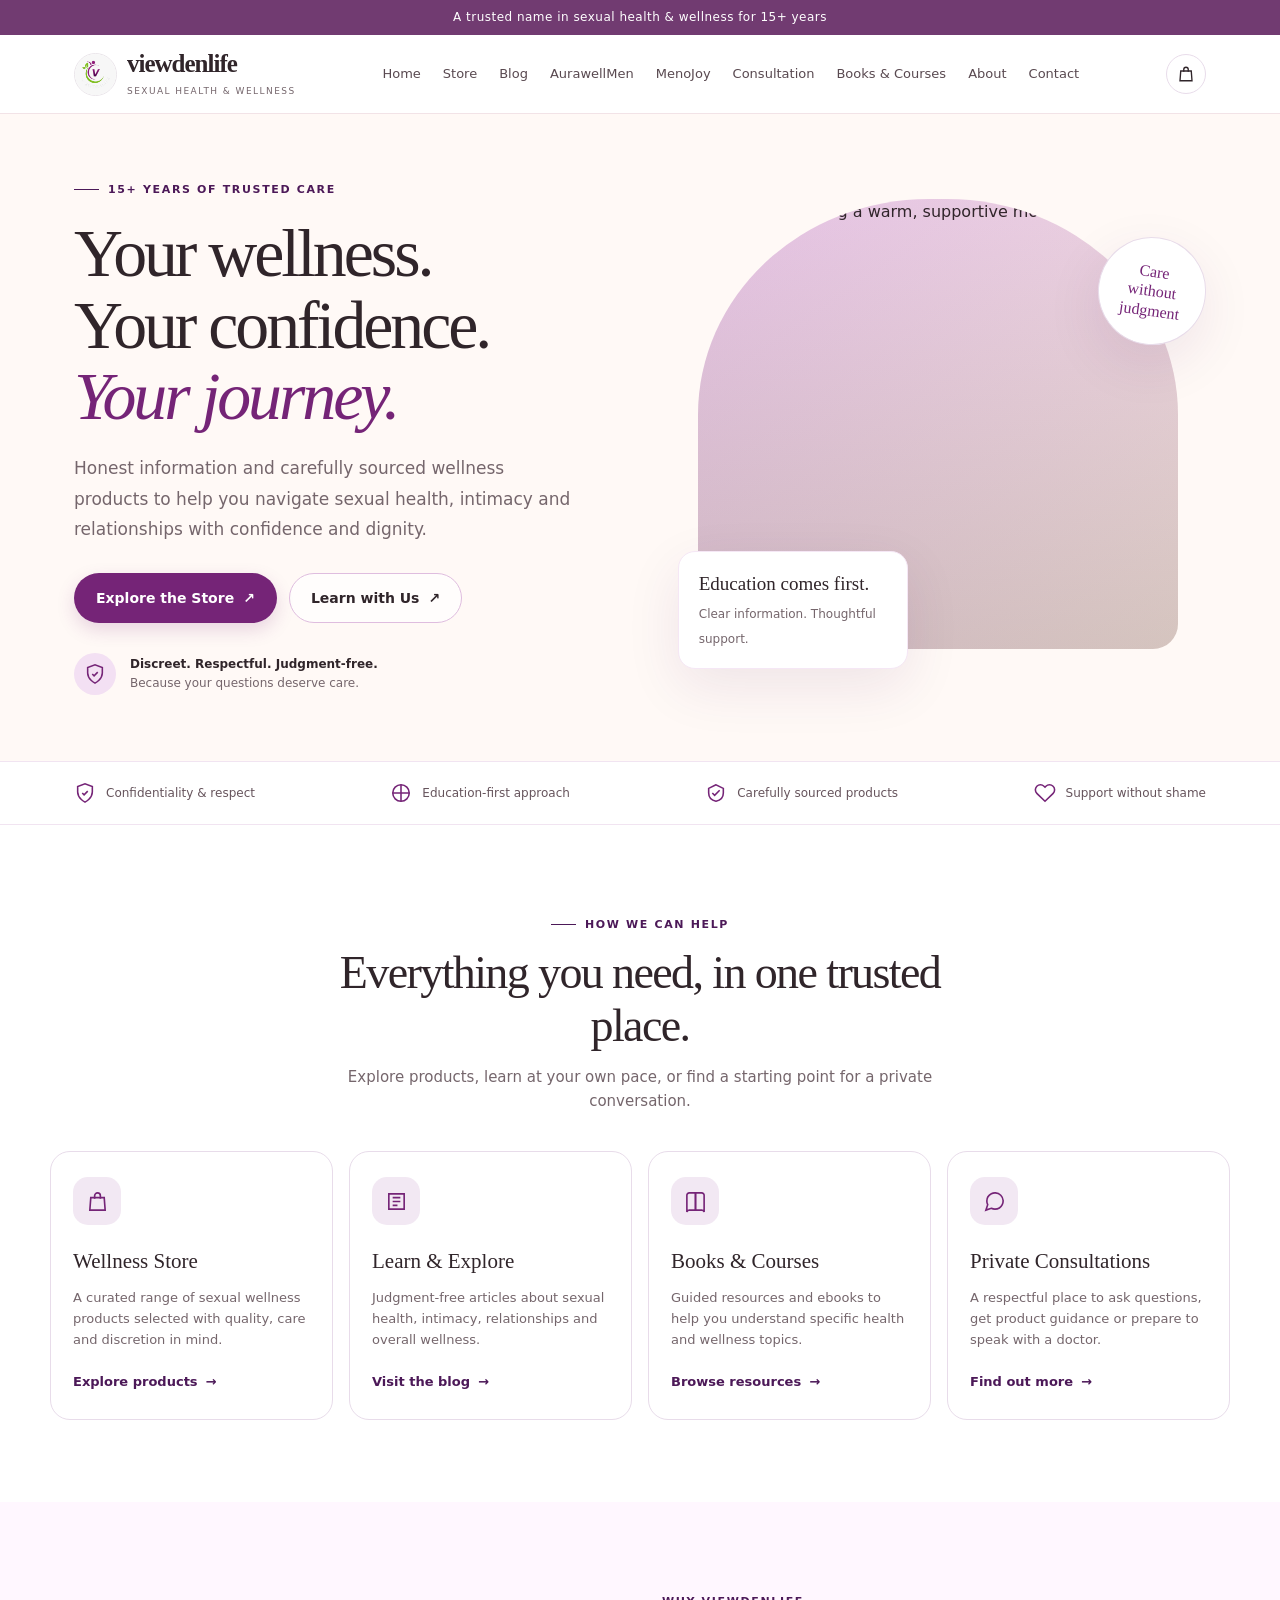
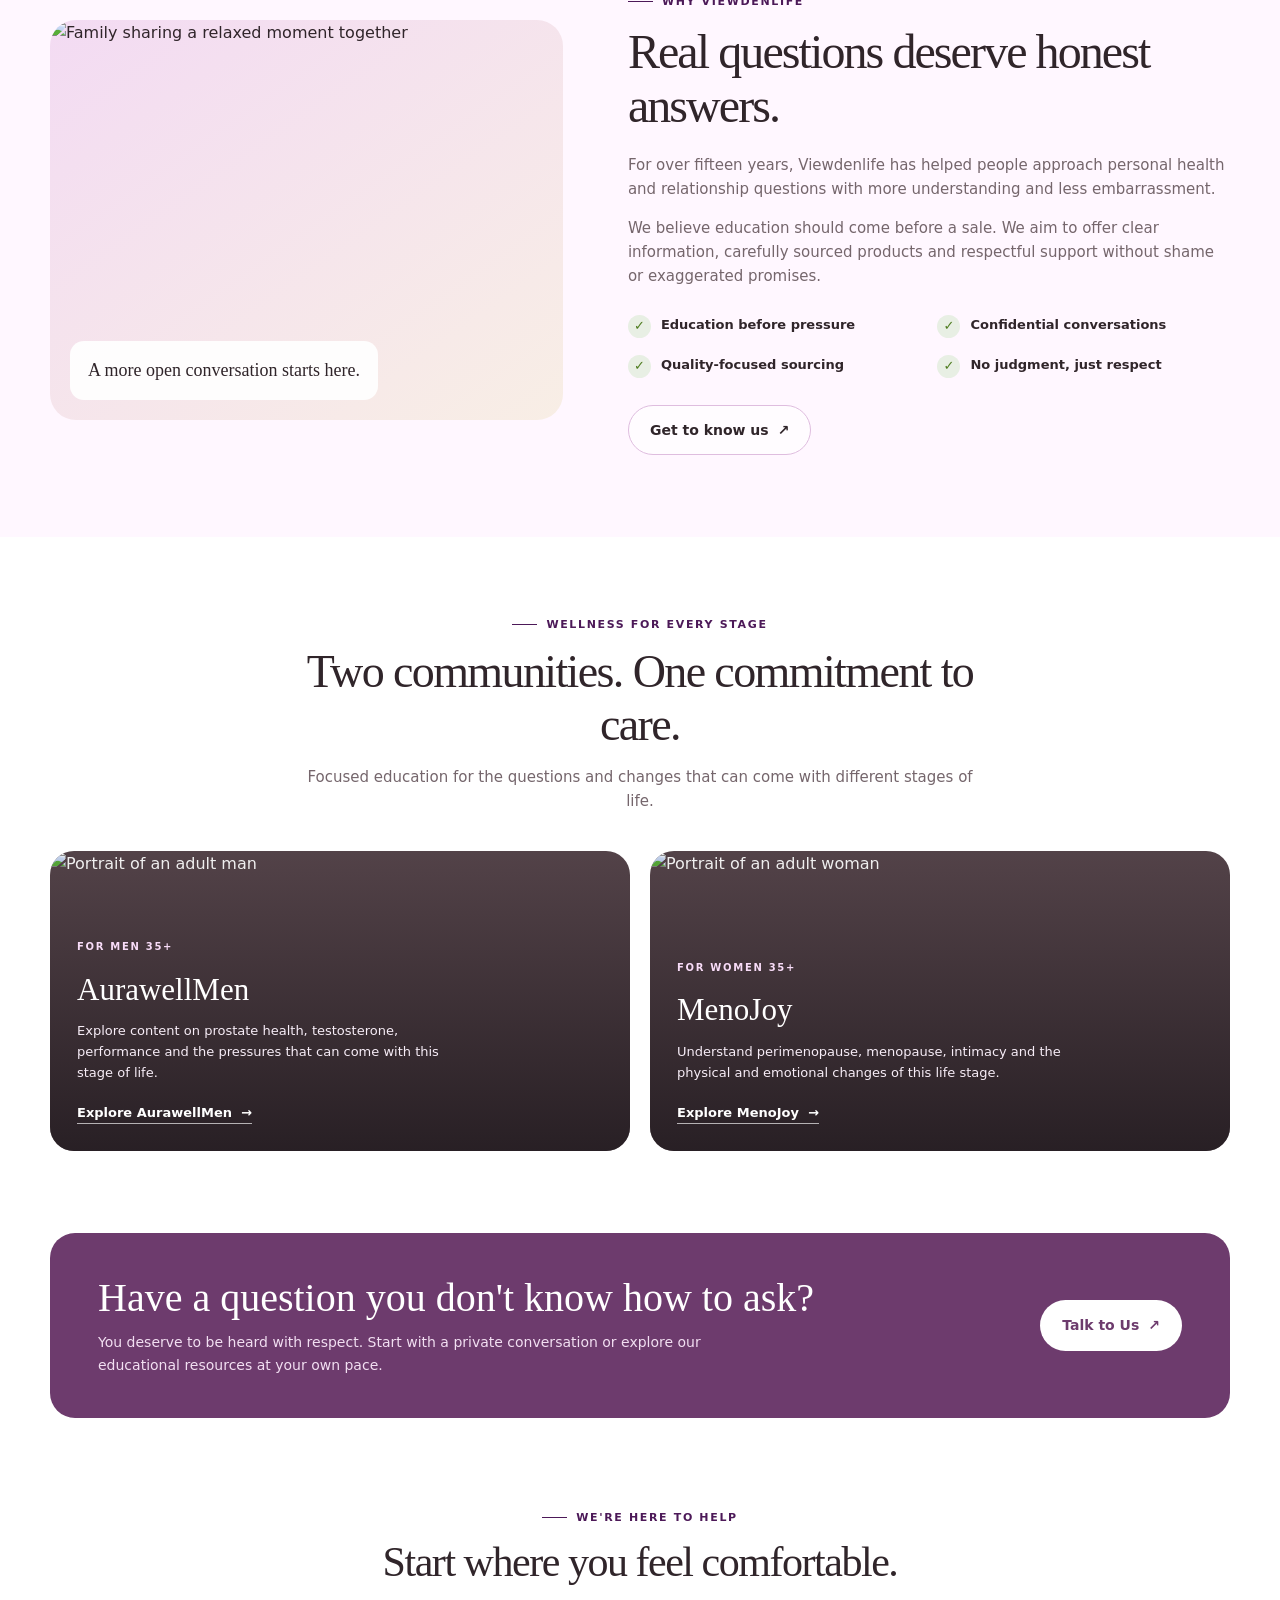
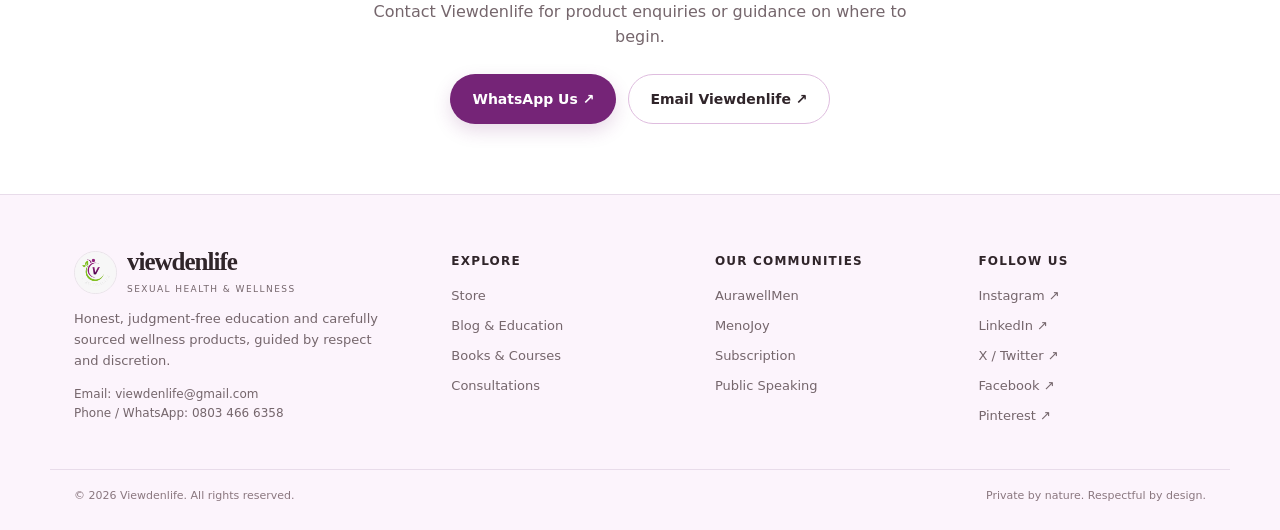
==== commit ff1ef6e4: "changes made to all pages" ====
--- a/index.html
+++ b/index.html
@@ -2,16 +2,16 @@
 <html lang="en">
 <head>
 <meta charset="utf-8"><meta name="viewport" content="width=device-width, initial-scale=1">
-<meta name="theme-color" content="#fff8f7"><meta name="description" content="Viewdenlife brings together sexual health education, carefully sourced wellness products, books, courses and private consultations.">
+<meta name="theme-color" content="#f2e8f3"><meta name="description" content="Viewdenlife brings together sexual health education, carefully sourced wellness products, books, courses and private consultations.">
 <title>Viewdenlife | Your Wellness, Your Confidence</title>
-<link rel="icon" type="image/svg+xml" href="favicon.svg"><link rel="stylesheet" href="styles.css">
+<link rel="icon" type="image/jpeg" href="images/logo.jpeg"><link rel="stylesheet" href="css/styles.css"><link rel="stylesheet" href="css/brand.css">
 </head>
 <body>
 <div class="announcement">A trusted name in sexual health & wellness for 15+ years</div>
 <header class="site-header"><div class="nav-wrap">
-<a class="brand" href="#home" aria-label="Viewdenlife home"><span class="brand-mark">v</span><span><span class="brand-name">viewdenlife</span><span class="brand-tag">Sexual health & wellness</span></span></a>
-<nav class="desktop-nav" aria-label="Main navigation"><a href="#home">Home</a><a href="store.html">Store</a><a href="blog.html">Blog</a><a href="aurawellmen.html">AurawellMen</a><a href="menojoy.html">MenoJoy</a><a href="consultation.html">Consultation</a><a href="#resources">Books & Courses</a><a href="about.html">About</a></nav>
-<div class="nav-actions"><button class="icon-btn search-btn" aria-label="Search" onclick="showNotice('Search can be connected when the store and blog are built.')"><svg width="18" height="18" viewBox="0 0 24 24" fill="none" stroke="currentColor" stroke-width="1.8"><circle cx="10.8" cy="10.8" r="6.8"/><path d="m16 16 5 5"/></svg></button><button class="icon-btn" aria-label="Shopping bag" onclick="showNotice('The store and cart will be connected on the Store page.')"><svg width="18" height="18" viewBox="0 0 24 24" fill="none" stroke="currentColor" stroke-width="1.8"><path d="M5 8h14l1 13H4L5 8Z"/><path d="M9 9V6a3 3 0 0 1 6 0v3"/></svg></button><button class="icon-btn menu-toggle" id="menuToggle" aria-label="Open navigation" aria-expanded="false" onclick="toggleMenu()"><svg id="menuIcon" width="20" height="20" viewBox="0 0 24 24" fill="none" stroke="currentColor" stroke-width="1.8"><path d="M4 7h16M4 12h16M4 17h16"/></svg></button></div>
+<a class="brand" href="#home" aria-label="Viewdenlife home"><span class="brand-logo-wrap"><img class="brand-logo" src="images/logo.jpeg" alt=""></span><span><span class="brand-name">viewdenlife</span><span class="brand-tag">Sexual health & wellness</span></span></a>
+<nav class="desktop-nav" aria-label="Main navigation"><a href="#home">Home</a><a href="store.html">Store</a><a href="blog.html">Blog</a><a href="aurawellmen.html">AurawellMen</a><a href="menojoy.html">MenoJoy</a><a href="consultation.html">Consultation</a><a href="#resources">Books & Courses</a><a href="about.html">About</a><a href="contact.html">Contact</a></nav>
+<div class="nav-actions"><button class="icon-btn" aria-label="Shopping bag" onclick="showNotice('The store and cart will be connected on the Store page.')"><svg width="18" height="18" viewBox="0 0 24 24" fill="none" stroke="currentColor" stroke-width="1.8"><path d="M5 8h14l1 13H4L5 8Z"/><path d="M9 9V6a3 3 0 0 1 6 0v3"/></svg></button><button class="icon-btn menu-toggle" id="menuToggle" aria-label="Open navigation" aria-expanded="false" onclick="toggleMenu()"><svg id="menuIcon" width="20" height="20" viewBox="0 0 24 24" fill="none" stroke="currentColor" stroke-width="1.8"><path d="M4 7h16M4 12h16M4 17h16"/></svg></button></div>
 </div><nav class="mobile-panel" id="mobilePanel" aria-label="Mobile navigation">
 <a href="#home" onclick="closeMenu()"><svg width="20" height="20" viewBox="0 0 24 24" fill="none" stroke="currentColor" stroke-width="1.8"><path d="m3 10 9-7 9 7v10a1 1 0 0 1-1 1h-5v-7h-6v7H4a1 1 0 0 1-1-1Z"/></svg>Home <span class="chevron">›</span></a>
 <a href="store.html" onclick="closeMenu()"><svg width="20" height="20" viewBox="0 0 24 24" fill="none" stroke="currentColor" stroke-width="1.8"><path d="M5 8h14l1 13H4L5 8Z"/><path d="M9 9V6a3 3 0 0 1 6 0v3"/></svg>Store <span class="chevron">›</span></a>
@@ -22,7 +22,7 @@
 <a href="#resources" onclick="closeMenu()"><svg width="20" height="20" viewBox="0 0 24 24" fill="none" stroke="currentColor" stroke-width="1.8"><path d="M3 5.5A2.5 2.5 0 0 1 5.5 3H12v18H5.5A2.5 2.5 0 0 0 3 23V5.5Z"/><path d="M21 5.5A2.5 2.5 0 0 0 18.5 3H12v18h6.5a2.5 2.5 0 0 1 2.5 2V5.5Z"/></svg>Books & Courses <span class="chevron">›</span></a>
 <a href="#subscription" onclick="closeMenu()"><svg width="20" height="20" viewBox="0 0 24 24" fill="none" stroke="currentColor" stroke-width="1.8"><rect x="3" y="5" width="18" height="16" rx="2"/><path d="M16 3v4M8 3v4M3 10h18"/></svg>Subscription <span class="chevron">›</span></a>
 <a href="#speaking" onclick="closeMenu()"><svg width="20" height="20" viewBox="0 0 24 24" fill="none" stroke="currentColor" stroke-width="1.8"><path d="m3 11 18-7v16L3 13v-2Z"/><path d="m7 14 2 6h4l-3-7"/></svg>Book for Public Speaking <span class="chevron">›</span></a>
-<a href="about.html">ⓘ <span>About Viewdenlife</span><span class="chevron">›</span></a></nav></header>
+<a href="about.html">ⓘ <span>About Viewdenlife</span><span class="chevron">›</span></a><a href="contact.html">✉ <span>Contact</span><span class="chevron">›</span></a></nav></header>
 <main id="home">
 <section class="hero"><div class="hero-inner"><div><span class="eyebrow">15+ years of trusted care</span><h1>Your wellness.<br>Your confidence.<br><em>Your journey.</em></h1><p class="hero-copy">Honest information and carefully sourced wellness products to help you navigate sexual health, intimacy and relationships with confidence and dignity.</p><div class="hero-buttons"><a class="btn btn-primary" href="store.html">Explore the Store <span>↗</span></a><a class="btn btn-outline" href="#learn">Learn with Us <span>↗</span></a></div><div class="trust-row"><span class="trust-icon"><svg width="22" height="22" viewBox="0 0 24 24" fill="none" stroke="currentColor" stroke-width="1.7"><path d="M12 22s8-4 8-11V5l-8-3-8 3v6c0 7 8 11 8 11Z"/><path d="m9 12 2 2 4-4"/></svg></span><span><strong style="color:var(--ink)">Discreet. Respectful. Judgment-free.</strong><br>Because your questions deserve care.</span></div></div>
 <div class="hero-visual"><div class="hero-photo"><img src="https://images.unsplash.com/photo-1516589178581-6cd7833ae3b2?auto=format&fit=crop&w=1000&q=85" alt="A couple sharing a warm, supportive moment"/><div class="photo-wash"></div></div><div class="round-seal">Care<br>without<br>judgment</div><div class="floating-note"><strong>Education comes first.</strong><span>Clear information. Thoughtful support.</span></div></div></div></section>
@@ -38,7 +38,7 @@
 <section class="consult-banner"><div class="consult-inner"><div><h2>Have a question you don't know how to ask?</h2><p>You deserve to be heard with respect. Start with a private conversation or explore our educational resources at your own pace.</p></div><a class="btn" href="#contact">Talk to Us <span>↗</span></a></div></section>
 <section class="section" id="contact" style="padding-top:0;padding-bottom:70px"><div class="section-inner" style="text-align:center"><span class="eyebrow" style="justify-content:center">We're here to help</span><h2 style="font-family:Georgia,serif;font-size:clamp(30px,4vw,42px);font-weight:500;margin:12px 0">Start where you feel comfortable.</h2><p style="color:var(--muted);max-width:550px;margin:0 auto 24px">Contact Viewdenlife for product enquiries or guidance on where to begin.</p><div style="display:flex;justify-content:center;gap:12px;flex-wrap:wrap"><a class="btn btn-primary" href="https://wa.me/2348034666358" target="_blank" rel="noopener">WhatsApp Us ↗</a><a class="btn btn-outline" href="mailto:viewdenlife@gmail.com">Email Viewdenlife ↗</a></div></div></section>
 </main>
-<span id="subscription" aria-hidden="true"></span><span id="speaking" aria-hidden="true"></span><footer class="footer"><div class="footer-main"><div class="footer-about"><a class="brand" href="#home"><span class="brand-mark">v</span><span><span class="brand-name">viewdenlife</span><span class="brand-tag">Sexual health & wellness</span></span></a><p>Honest, judgment-free education and carefully sourced wellness products, guided by respect and discretion.</p><p style="font-size:12px">Email: <a href="mailto:viewdenlife@gmail.com">viewdenlife@gmail.com</a><br>Phone / WhatsApp: <a href="tel:+2348034666358">0803 466 6358</a></p></div><div><h4>Explore</h4><div class="footer-links"><a href="store.html">Store</a><a href="#learn">Blog & Education</a><a href="#resources">Books & Courses</a><a href="#consult">Consultations</a></div></div><div><h4>Our Communities</h4><div class="footer-links"><a href="aurawellmen.html">AurawellMen</a><a href="menojoy.html">MenoJoy</a><a href="#subscription" onclick="showNotice('Subscription details will be added when confirmed.')">Subscription</a><a href="#speaking" onclick="showNotice('Speaking enquiry details will be added when confirmed.')">Public Speaking</a></div></div><div><h4>Follow Us</h4><div class="footer-links"><a href="https://www.instagram.com/viewdenlife/" target="_blank" rel="noopener">Instagram ↗</a><a href="https://www.linkedin.com/company/viewdenlife/" target="_blank" rel="noopener">LinkedIn ↗</a><a href="https://x.com/ViewdenL1FE" target="_blank" rel="noopener">X / Twitter ↗</a><a href="https://www.facebook.com/share/1FNKWxVQ1y/" target="_blank" rel="noopener">Facebook ↗</a><a href="https://pin.it/1oRWdvCts" target="_blank" rel="noopener">Pinterest ↗</a></div></div></div><div class="footer-bottom"><span>© <span id="year"></span> Viewdenlife. All rights reserved.</span><span>Private by nature. Respectful by design.</span></div></footer>
+<span id="subscription" aria-hidden="true"></span><span id="speaking" aria-hidden="true"></span><footer class="footer"><div class="footer-main"><div class="footer-about"><a class="brand" href="#home"><span class="brand-logo-wrap"><img class="brand-logo" src="images/logo.jpeg" alt=""></span><span><span class="brand-name">viewdenlife</span><span class="brand-tag">Sexual health & wellness</span></span></a><p>Honest, judgment-free education and carefully sourced wellness products, guided by respect and discretion.</p><p style="font-size:12px">Email: <a href="mailto:viewdenlife@gmail.com">viewdenlife@gmail.com</a><br>Phone / WhatsApp: <a href="tel:+2348034666358">0803 466 6358</a></p></div><div><h4>Explore</h4><div class="footer-links"><a href="store.html">Store</a><a href="#learn">Blog & Education</a><a href="#resources">Books & Courses</a><a href="#consult">Consultations</a></div></div><div><h4>Our Communities</h4><div class="footer-links"><a href="aurawellmen.html">AurawellMen</a><a href="menojoy.html">MenoJoy</a><a href="#subscription" onclick="showNotice('Subscription details will be added when confirmed.')">Subscription</a><a href="#speaking" onclick="showNotice('Speaking enquiry details will be added when confirmed.')">Public Speaking</a></div></div><div><h4>Follow Us</h4><div class="footer-links"><a href="https://www.instagram.com/viewdenlife/" target="_blank" rel="noopener">Instagram ↗</a><a href="https://www.linkedin.com/company/viewdenlife/" target="_blank" rel="noopener">LinkedIn ↗</a><a href="https://x.com/ViewdenL1FE" target="_blank" rel="noopener">X / Twitter ↗</a><a href="https://www.facebook.com/share/1FNKWxVQ1y/" target="_blank" rel="noopener">Facebook ↗</a><a href="https://pin.it/1oRWdvCts" target="_blank" rel="noopener">Pinterest ↗</a></div></div></div><div class="footer-bottom"><span>© <span id="year"></span> Viewdenlife. All rights reserved.</span><span>Private by nature. Respectful by design.</span></div></footer>
 <div class="notice" id="notice" role="status" aria-live="polite"></div>
-<script src="script.js" defer></script>
+<script src="js/script.js" defer></script>
 </body></html>
--- a/css/styles.css
+++ b/css/styles.css
@@ -0,0 +1,5 @@
+:root{--ink:#30252a;--muted:#75666c;--rose:#C43CC4;--rose-dark:#A82BA8;--blush:#FAE9FA;--cream:#fff9f6;--line:#F0DFF0;--white:#fff;--green:#4E653E;--shadow:0 18px 55px rgba(76,25,88,.09);--radius:22px}*{box-sizing:border-box}html{scroll-behavior:smooth}body{margin:0;font-family:Inter,ui-sans-serif,system-ui,-apple-system,BlinkMacSystemFont,"Segoe UI",sans-serif;color:var(--ink);background:#fff;font-size:16px;line-height:1.6}a{color:inherit;text-decoration:none}button{font:inherit;cursor:pointer}.announcement{background:#713B71;color:#fff;text-align:center;padding:8px 14px;font-size:12px;letter-spacing:.04em}.site-header{position:sticky;top:0;z-index:10;background:rgba(255,255,255,.94);backdrop-filter:blur(14px);border-bottom:1px solid rgba(240,223,227,.85)}.nav-wrap{max-width:1180px;margin:auto;padding:15px 24px;display:flex;align-items:center;justify-content:space-between;gap:22px}.brand{display:flex;align-items:center;gap:10px;min-width:max-content}.brand-mark{height:42px;width:42px;border-radius:15px;background:var(--blush);display:grid;place-items:center;color:var(--rose);font-family:Georgia,serif;font-size:27px;font-weight:700}.brand-name{font-family:Georgia,'Times New Roman',serif;font-size:25px;letter-spacing:-.04em;font-weight:700;line-height:1.1}.brand-tag{font-size:9px;text-transform:uppercase;letter-spacing:.16em;color:var(--muted);display:block;margin-top:4px}.desktop-nav{display:flex;align-items:center;gap:22px;font-size:13px;color:#594950}.desktop-nav a:hover,.footer-links a:hover{color:var(--rose)}.nav-actions{display:flex;align-items:center;gap:13px}.icon-btn{width:40px;height:40px;border:1px solid var(--line);background:#fff;border-radius:50%;display:grid;place-items:center;color:var(--ink)}.menu-toggle{display:none}.btn{display:inline-flex;align-items:center;justify-content:center;gap:9px;border:1px solid transparent;padding:13px 21px;border-radius:999px;font-weight:650;font-size:14px;transition:.2s}.btn-primary{background:var(--rose);color:#fff;box-shadow:0 7px 18px rgba(117,36,119,.17)}.btn-primary:hover{background:var(--rose-dark);transform:translateY(-1px)}.btn-outline{border-color:#DFBDDF;color:var(--ink);background:rgba(255,255,255,.65)}.btn-outline:hover{border-color:var(--rose);color:var(--rose)}.hero{background:var(--cream);overflow:hidden}.hero-inner{max-width:1180px;margin:auto;padding:58px 24px 66px;display:grid;grid-template-columns:1.02fr .98fr;gap:54px;align-items:center}.eyebrow{display:inline-flex;align-items:center;gap:9px;color:var(--rose-dark);font-size:11px;font-weight:750;letter-spacing:.15em;text-transform:uppercase}.eyebrow:before{content:"";width:25px;height:1px;background:currentColor}.hero h1{font-family:Georgia,'Times New Roman',serif;font-size:clamp(43px,5.3vw,68px);font-weight:500;line-height:1.05;letter-spacing:-.045em;margin:20px 0 21px;max-width:570px}.hero h1 em{color:var(--rose);font-weight:500}.hero-copy{font-size:17px;color:var(--muted);max-width:505px;line-height:1.8}.hero-buttons{display:flex;gap:12px;flex-wrap:wrap;margin:28px 0 30px}.trust-row{display:flex;gap:14px;align-items:center;color:var(--muted);font-size:12px}.trust-icon{height:42px;width:42px;flex:none;border-radius:50%;display:grid;place-items:center;background:#F3E0F3;color:var(--rose)}.hero-visual{position:relative;min-height:470px}.hero-photo{position:absolute;inset:0 28px 20px 20px;border-radius:48% 48% 25px 25px;overflow:hidden;background:linear-gradient(145deg,#E8C5E8,#f7e8df)}.hero-photo img{width:100%;height:100%;object-fit:cover;display:block}.photo-wash{position:absolute;inset:0;background:linear-gradient(180deg,rgba(58,33,42,.02),rgba(58,33,42,.18))}.floating-note{position:absolute;bottom:0;left:0;background:#fff;padding:17px 20px;border-radius:17px;box-shadow:var(--shadow);max-width:230px;border:1px solid #F5E7F5}.floating-note strong{display:block;font-family:Georgia,serif;font-size:19px;font-weight:500}.floating-note span{font-size:12px;color:var(--muted)}.round-seal{position:absolute;right:0;top:38px;background:#fff;border:1px solid var(--line);width:108px;height:108px;border-radius:50%;display:grid;place-items:center;text-align:center;color:var(--rose);font-family:Georgia,serif;font-size:16px;line-height:1.2;transform:rotate(8deg);box-shadow:var(--shadow)}.trust-strip{border-top:1px solid #F1E4F1;border-bottom:1px solid #F1E4F1;background:#fff}.trust-strip-inner{max-width:1180px;margin:auto;padding:20px 24px;display:flex;justify-content:space-between;align-items:center;gap:16px;flex-wrap:wrap}.trust-item{display:flex;gap:10px;align-items:center;font-size:12px;color:#66545c}.trust-item svg{color:var(--rose);flex:none}.section{padding:82px 24px}.section-inner{max-width:1180px;margin:auto}.section-head{text-align:center;max-width:670px;margin:0 auto 38px}.section-head .eyebrow{justify-content:center}.section h2{font-family:Georgia,'Times New Roman',serif;font-size:clamp(32px,4vw,46px);line-height:1.15;letter-spacing:-.035em;font-weight:500;margin:13px 0}.section-head p{color:var(--muted);margin:0;font-size:15px}.offer-grid{display:grid;grid-template-columns:repeat(4,1fr);gap:16px}.offer-card{border:1px solid var(--line);border-radius:20px;padding:25px 22px;background:#fff;min-height:220px;transition:transform .2s,box-shadow .2s}.offer-card:hover{transform:translateY(-4px);box-shadow:var(--shadow)}.offer-icon{width:48px;height:48px;border-radius:15px;display:grid;place-items:center;background:var(--blush);color:var(--rose);margin-bottom:20px}.offer-card h3{font-family:Georgia,serif;font-size:21px;font-weight:500;margin:0 0 9px}.offer-card p{font-size:13px;color:var(--muted);margin:0 0 18px}.text-link{font-size:13px;color:var(--rose-dark);font-weight:700;display:inline-flex;gap:8px;align-items:center}.split-section{background:#FFF7FF}.split-grid{display:grid;grid-template-columns:.92fr 1.08fr;gap:65px;align-items:center}.editorial-visual{min-height:400px;border-radius:26px;background:linear-gradient(145deg,#F3DBF3,#f8eee5);position:relative;overflow:hidden}.editorial-visual img{width:100%;height:100%;min-height:400px;object-fit:cover;display:block}.editorial-label{position:absolute;left:20px;bottom:20px;padding:15px 18px;background:rgba(255,255,255,.92);border-radius:14px;font-family:Georgia,serif;font-size:18px}.split-copy h2{font-family:Georgia,serif;font-weight:500;letter-spacing:-.04em;font-size:clamp(34px,4vw,48px);line-height:1.12;margin:15px 0 20px}.split-copy p{color:var(--muted);font-size:15px}.value-list{display:grid;grid-template-columns:1fr 1fr;gap:17px;margin:27px 0}.value-item{display:flex;gap:10px;font-size:13px;font-weight:650;align-items:flex-start}.check{width:23px;height:23px;flex:none;border-radius:50%;background:#E8EFE4;color:var(--green);display:grid;place-items:center;font-size:13px}.vertical-grid{display:grid;grid-template-columns:1fr 1fr;gap:20px}.vertical-card{border-radius:24px;overflow:hidden;min-height:300px;position:relative;color:white;display:flex;align-items:flex-end;background:#55444a}.vertical-card img{position:absolute;inset:0;width:100%;height:100%;object-fit:cover;transition:transform .5s}.vertical-card:hover img{transform:scale(1.04)}.vertical-card:after{content:"";position:absolute;inset:0;background:linear-gradient(180deg,rgba(31,24,29,.04),rgba(31,24,29,.83))}.vertical-content{position:relative;z-index:1;padding:27px;max-width:450px}.vertical-content .small-label{font-size:10px;text-transform:uppercase;letter-spacing:.17em;color:#F8DCF8;font-weight:700}.vertical-content h3{font-family:Georgia,serif;font-size:31px;font-weight:500;margin:7px 0}.vertical-content p{font-size:13px;color:#F7EDF7;margin:0 0 15px}.vertical-content a{font-size:13px;font-weight:700;border-bottom:1px solid rgba(255,255,255,.65);padding-bottom:3px}.consult-banner{padding:0 24px 82px}.consult-inner{max-width:1180px;margin:auto;background:#6D3B6D;color:#fff;border-radius:25px;padding:42px 48px;display:flex;align-items:center;justify-content:space-between;gap:28px}.consult-inner h2{font-family:Georgia,serif;font-size:clamp(28px,3.3vw,40px);line-height:1.15;font-weight:500;margin:0 0 10px}.consult-inner p{color:#F2DFF2;font-size:14px;margin:0;max-width:620px}.consult-inner .btn{background:#fff;color:#6D3B6D;flex:none}.footer{background:#FCF4FC;border-top:1px solid var(--line)}.footer-main{max-width:1180px;margin:auto;padding:53px 24px 34px;display:grid;grid-template-columns:1.5fr 1fr 1fr 1fr;gap:36px}.footer-about p{font-size:13px;color:var(--muted);max-width:310px}.footer h4{font-size:12px;text-transform:uppercase;letter-spacing:.1em;margin:4px 0 15px}.footer-links{display:grid;gap:9px;font-size:13px;color:var(--muted)}.footer-bottom{max-width:1180px;margin:auto;border-top:1px solid var(--line);padding:17px 24px 25px;display:flex;justify-content:space-between;gap:12px;flex-wrap:wrap;font-size:11px;color:#8a777f}.mobile-panel{display:none}.notice{position:fixed;bottom:18px;left:50%;transform:translateX(-50%);background:#30252a;color:#fff;padding:11px 17px;border-radius:12px;font-size:13px;box-shadow:var(--shadow);z-index:30;display:none;max-width:calc(100% - 28px);text-align:center}.notice.show{display:block}
+@media(max-width:980px){.desktop-nav{gap:13px}.desktop-nav a{font-size:12px}.nav-actions .btn{display:none}.hero-inner{gap:28px}.hero-visual{min-height:420px}.offer-grid{grid-template-columns:repeat(2,1fr)}.split-grid{gap:35px}.footer-main{grid-template-columns:1.4fr 1fr 1fr}.footer-main>div:last-child{grid-column:2/4}}
+@media(max-width:720px){.announcement{font-size:10px;padding:7px 10px}.nav-wrap{padding:12px 17px}.brand-mark{width:38px;height:38px}.brand-name{font-size:23px}.brand-tag{font-size:8px}.desktop-nav{display:none}.nav-actions{gap:8px}.nav-actions .search-btn{display:none}.menu-toggle{display:grid}.mobile-panel{display:none;background:#fff;border-top:1px solid var(--line);padding:8px 14px 15px}.mobile-panel.open{display:block}.mobile-panel a{display:flex;align-items:center;gap:13px;padding:13px 14px;border-radius:12px;font-size:14px;font-weight:600}.mobile-panel a:first-child{background:#FBEDFB;color:var(--rose-dark)}.mobile-panel a svg{color:var(--rose);flex:none}.mobile-panel a .chevron{margin-left:auto;color:#b6a5ab}.hero-inner{grid-template-columns:1fr;padding:39px 19px 42px;gap:28px}.hero h1{font-size:46px;margin:16px 0}.hero-copy{font-size:15px;line-height:1.75}.hero-buttons{margin:23px 0;display:grid;grid-template-columns:1fr 1fr}.hero-buttons .btn{padding:12px 10px;font-size:12px}.trust-row{font-size:11px}.hero-visual{min-height:355px;margin:0 5px}.hero-photo{inset:0 17px 15px 15px;border-radius:48% 48% 20px 20px}.round-seal{width:83px;height:83px;top:20px;font-size:12px}.floating-note{padding:12px 14px;max-width:195px}.floating-note strong{font-size:16px}.floating-note span{font-size:10px}.trust-strip-inner{padding:17px 19px;display:grid;grid-template-columns:1fr 1fr;gap:15px}.trust-item{font-size:11px;align-items:flex-start}.trust-item svg{width:18px;height:18px}.section{padding:58px 19px}.section-head{margin-bottom:27px}.section-head p{font-size:14px}.offer-grid{gap:11px}.offer-card{padding:18px 15px;min-height:205px;border-radius:17px}.offer-icon{width:42px;height:42px;margin-bottom:15px}.offer-card h3{font-size:19px}.offer-card p{font-size:12px}.text-link{font-size:12px}.split-grid{grid-template-columns:1fr;gap:28px}.editorial-visual,.editorial-visual img{min-height:300px}.split-copy h2{font-size:38px}.value-list{gap:14px}.value-item{font-size:12px}.vertical-grid{grid-template-columns:1fr;gap:14px}.vertical-card{min-height:270px}.vertical-content{padding:23px}.vertical-content h3{font-size:28px}.consult-banner{padding:0 19px 58px}.consult-inner{padding:29px 23px;display:block}.consult-inner h2{font-size:31px}.consult-inner p{margin-bottom:20px}.consult-inner .btn{width:100%}.footer-main{grid-template-columns:1fr 1fr;gap:28px;padding:39px 19px 27px}.footer-about{grid-column:1/-1}.footer-main>div:last-child{grid-column:auto}.footer-bottom{padding:16px 19px 22px}.footer-bottom span{width:100%}}
+@media(max-width:360px){.hero h1{font-size:40px}.hero-buttons{grid-template-columns:1fr}.offer-grid{grid-template-columns:1fr}.offer-card{min-height:unset}.trust-strip-inner{grid-template-columns:1fr}.footer-main{gap:22px}}
+@media(min-width:721px){.mobile-panel{display:none!important}}
--- a/css/brand.css
+++ b/css/brand.css
@@ -0,0 +1,62 @@
+:root {
+  --rose: #752477;
+  --rose-dark: #4c1958;
+  --blush: #f2e8f3;
+  --line: #e8dcea;
+  --green: #4f7d20;
+}
+
+.brand-logo-wrap {
+  display: grid;
+  width: 43px;
+  height: 43px;
+  flex: none;
+  overflow: hidden;
+  place-items: center;
+  border: 1px solid #e9e4e9;
+  border-radius: 50%;
+  background: #fff;
+}
+
+.brand-logo {
+  display: block;
+  width: 100%;
+  height: 100%;
+  object-fit: cover;
+}
+
+.site-header .desktop-nav a.active,
+.site-header .desktop-nav a:hover,
+.footer-links a:hover {
+  color: var(--rose);
+}
+
+.site-header .desktop-nav a.active {
+  font-weight: 750;
+}
+
+.site-header .btn-primary {
+  background: var(--rose);
+  box-shadow: 0 7px 18px rgba(117, 36, 119, .16);
+}
+
+.site-header .btn-primary:hover {
+  background: var(--rose-dark);
+}
+
+.site-header .mobile-panel a.current,
+.site-header .mobile-panel a:first-child.current {
+  background: var(--blush);
+  color: var(--rose);
+}
+
+.site-header .mobile-panel a:hover {
+  color: var(--rose);
+}
+
+@media (max-width: 720px) {
+  .brand-logo-wrap {
+    width: 38px;
+    height: 38px;
+  }
+}
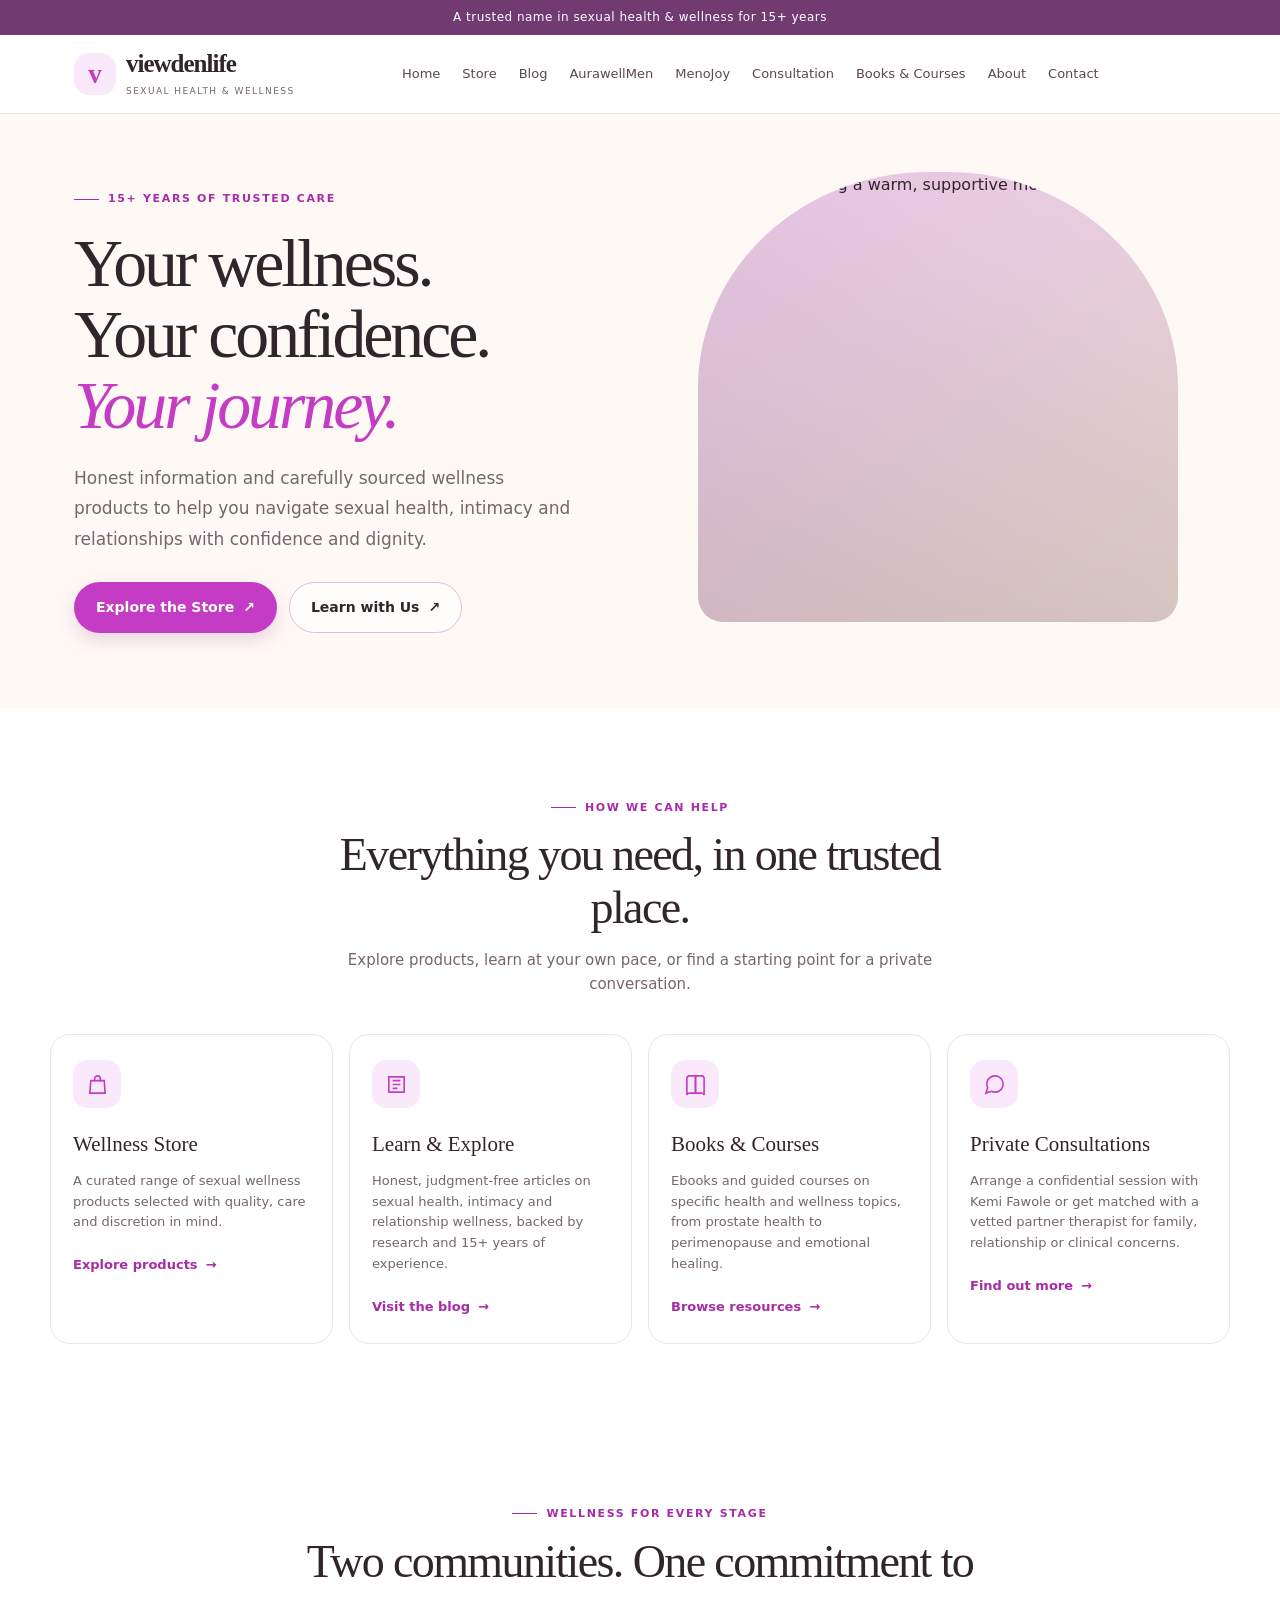
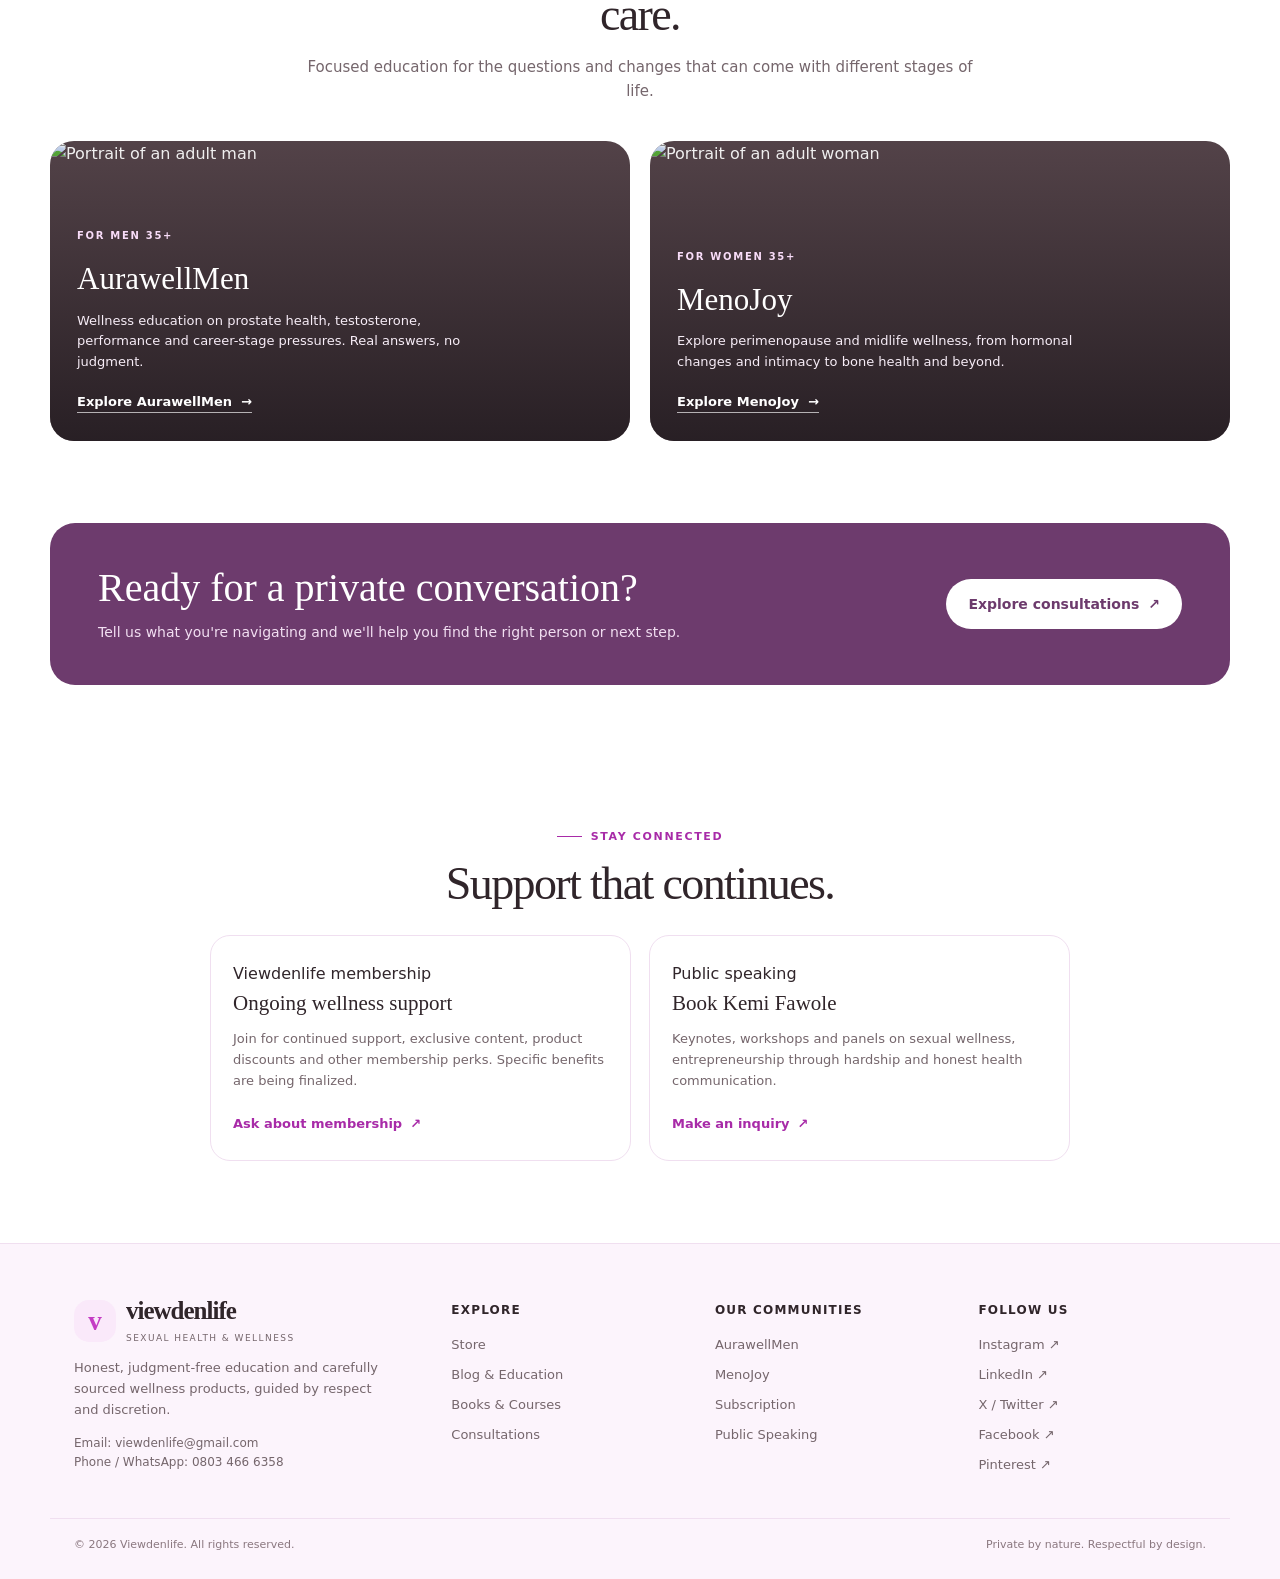
==== commit 9d227cca: "changes made on the website to improve user experience and update content." ====
--- a/index.html
+++ b/index.html
@@ -2,43 +2,43 @@
 <html lang="en">
 <head>
 <meta charset="utf-8"><meta name="viewport" content="width=device-width, initial-scale=1">
-<meta name="theme-color" content="#f2e8f3"><meta name="description" content="Viewdenlife brings together sexual health education, carefully sourced wellness products, books, courses and private consultations.">
+<meta name="theme-color" content="#fff8f7"><meta name="description" content="Viewdenlife brings together sexual health education, carefully sourced wellness products, books, courses and private consultations.">
 <title>Viewdenlife | Your Wellness, Your Confidence</title>
-<link rel="icon" type="image/jpeg" href="images/logo.jpeg"><link rel="stylesheet" href="css/styles.css"><link rel="stylesheet" href="css/brand.css">
+<link rel="stylesheet" href="css/styles.css">
 </head>
-<body>
+<body class="home-page">
 <div class="announcement">A trusted name in sexual health & wellness for 15+ years</div>
 <header class="site-header"><div class="nav-wrap">
-<a class="brand" href="#home" aria-label="Viewdenlife home"><span class="brand-logo-wrap"><img class="brand-logo" src="images/logo.jpeg" alt=""></span><span><span class="brand-name">viewdenlife</span><span class="brand-tag">Sexual health & wellness</span></span></a>
-<nav class="desktop-nav" aria-label="Main navigation"><a href="#home">Home</a><a href="store.html">Store</a><a href="blog.html">Blog</a><a href="aurawellmen.html">AurawellMen</a><a href="menojoy.html">MenoJoy</a><a href="consultation.html">Consultation</a><a href="#resources">Books & Courses</a><a href="about.html">About</a><a href="contact.html">Contact</a></nav>
-<div class="nav-actions"><button class="icon-btn" aria-label="Shopping bag" onclick="showNotice('The store and cart will be connected on the Store page.')"><svg width="18" height="18" viewBox="0 0 24 24" fill="none" stroke="currentColor" stroke-width="1.8"><path d="M5 8h14l1 13H4L5 8Z"/><path d="M9 9V6a3 3 0 0 1 6 0v3"/></svg></button><button class="icon-btn menu-toggle" id="menuToggle" aria-label="Open navigation" aria-expanded="false" onclick="toggleMenu()"><svg id="menuIcon" width="20" height="20" viewBox="0 0 24 24" fill="none" stroke="currentColor" stroke-width="1.8"><path d="M4 7h16M4 12h16M4 17h16"/></svg></button></div>
+<a class="brand" href="index.html" aria-label="Viewdenlife home"><span class="brand-mark">v</span><span><span class="brand-name">viewdenlife</span><span class="brand-tag">Sexual health & wellness</span></span></a>
+<nav class="desktop-nav" aria-label="Main navigation"><a href="index.html">Home</a><a href="store.html">Store</a><a href="blog.html">Blog</a><a href="aurawellmen.html">AurawellMen</a><a href="menojoy.html">MenoJoy</a><a href="consultation.html">Consultation</a><a href="resources.html">Books & Courses</a><a href="about.html">About</a><a href="contact.html">Contact</a></nav>
+<div class="nav-actions"><button class="icon-btn menu-toggle" id="menuToggle" aria-label="Open navigation" aria-expanded="false" onclick="toggleMenu()"><svg id="menuIcon" width="20" height="20" viewBox="0 0 24 24" fill="none" stroke="currentColor" stroke-width="1.8"><path d="M4 7h16M4 12h16M4 17h16"/></svg></button></div>
 </div><nav class="mobile-panel" id="mobilePanel" aria-label="Mobile navigation">
-<a href="#home" onclick="closeMenu()"><svg width="20" height="20" viewBox="0 0 24 24" fill="none" stroke="currentColor" stroke-width="1.8"><path d="m3 10 9-7 9 7v10a1 1 0 0 1-1 1h-5v-7h-6v7H4a1 1 0 0 1-1-1Z"/></svg>Home <span class="chevron">›</span></a>
+<a href="index.html" onclick="closeMenu()"><svg width="20" height="20" viewBox="0 0 24 24" fill="none" stroke="currentColor" stroke-width="1.8"><path d="m3 10 9-7 9 7v10a1 1 0 0 1-1 1h-5v-7h-6v7H4a1 1 0 0 1-1-1Z"/></svg>Home <span class="chevron">›</span></a>
 <a href="store.html" onclick="closeMenu()"><svg width="20" height="20" viewBox="0 0 24 24" fill="none" stroke="currentColor" stroke-width="1.8"><path d="M5 8h14l1 13H4L5 8Z"/><path d="M9 9V6a3 3 0 0 1 6 0v3"/></svg>Store <span class="chevron">›</span></a>
 <a href="blog.html" onclick="closeMenu()"><svg width="20" height="20" viewBox="0 0 24 24" fill="none" stroke="currentColor" stroke-width="1.8"><path d="M6 3h12a2 2 0 0 1 2 2v16H6a3 3 0 0 1-3-3V6a3 3 0 0 1 3-3Z"/><path d="M7 8h9M7 12h9M7 16h6"/></svg>Blog <span class="chevron">›</span></a>
-<a href="#aurawellmen" onclick="closeMenu()"><svg width="20" height="20" viewBox="0 0 24 24" fill="none" stroke="currentColor" stroke-width="1.8"><circle cx="12" cy="7" r="4"/><path d="M4 21v-2a8 8 0 0 1 16 0v2"/></svg>AurawellMen <span class="chevron">›</span></a>
-<a href="menojoy.html"><svg width="20" height="20" viewBox="0 0 24 24" fill="none" stroke="currentColor" stroke-width="1.8"><path d="M12 21s-8-4.5-8-11a4.5 4.5 0 0 1 8-2.8A4.5 4.5 0 0 1 20 10c0 6.5-8 11-8 11Z"/></svg>MenoJoy <span class="chevron">›</span></a>
+<a href="aurawellmen.html" onclick="closeMenu()"><svg width="20" height="20" viewBox="0 0 24 24" fill="none" stroke="currentColor" stroke-width="1.8"><circle cx="12" cy="7" r="4"/><path d="M4 21v-2a8 8 0 0 1 16 0v2"/></svg>AurawellMen <span class="chevron">›</span></a>
+<a href="menojoy.html" onclick="closeMenu()"><svg width="20" height="20" viewBox="0 0 24 24" fill="none" stroke="currentColor" stroke-width="1.8"><path d="M12 21s-8-4.5-8-11a4.5 4.5 0 0 1 8-2.8A4.5 4.5 0 0 1 20 10c0 6.5-8 11-8 11Z"/></svg>MenoJoy <span class="chevron">›</span></a>
 <a href="consultation.html" onclick="closeMenu()"><svg width="20" height="20" viewBox="0 0 24 24" fill="none" stroke="currentColor" stroke-width="1.8"><path d="M21 11.5a8.4 8.4 0 0 1-.9 3.8 8.5 8.5 0 0 1-7.6 4.7 8.4 8.4 0 0 1-3.8-.9L3 21l1.9-5.7a8.4 8.4 0 0 1-.9-3.8 8.5 8.5 0 0 1 4.7-7.6 8.4 8.4 0 0 1 3.8-.9h.5a8.5 8.5 0 0 1 8 8Z"/></svg>Consultation / Therapy <span class="chevron">›</span></a>
-<a href="#resources" onclick="closeMenu()"><svg width="20" height="20" viewBox="0 0 24 24" fill="none" stroke="currentColor" stroke-width="1.8"><path d="M3 5.5A2.5 2.5 0 0 1 5.5 3H12v18H5.5A2.5 2.5 0 0 0 3 23V5.5Z"/><path d="M21 5.5A2.5 2.5 0 0 0 18.5 3H12v18h6.5a2.5 2.5 0 0 1 2.5 2V5.5Z"/></svg>Books & Courses <span class="chevron">›</span></a>
+<a href="resources.html" onclick="closeMenu()"><svg width="20" height="20" viewBox="0 0 24 24" fill="none" stroke="currentColor" stroke-width="1.8"><path d="M3 5.5A2.5 2.5 0 0 1 5.5 3H12v18H5.5A2.5 2.5 0 0 0 3 23V5.5Z"/><path d="M21 5.5A2.5 2.5 0 0 0 18.5 3H12v18h6.5a2.5 2.5 0 0 1 2.5 2V5.5Z"/></svg>Books & Courses <span class="chevron">›</span></a>
+<a href="about.html" onclick="closeMenu()"><svg width="20" height="20" viewBox="0 0 24 24" fill="none" stroke="currentColor" stroke-width="1.8"><circle cx="12" cy="12" r="9"/><path d="M12 11v5M12 8h.01"/></svg>About <span class="chevron">›</span></a>
+<a href="contact.html" onclick="closeMenu()"><svg width="20" height="20" viewBox="0 0 24 24" fill="none" stroke="currentColor" stroke-width="1.8"><path d="M4 5h16v14H4z"/><path d="m4 7 8 6 8-6"/></svg>Contact <span class="chevron">›</span></a>
 <a href="#subscription" onclick="closeMenu()"><svg width="20" height="20" viewBox="0 0 24 24" fill="none" stroke="currentColor" stroke-width="1.8"><rect x="3" y="5" width="18" height="16" rx="2"/><path d="M16 3v4M8 3v4M3 10h18"/></svg>Subscription <span class="chevron">›</span></a>
 <a href="#speaking" onclick="closeMenu()"><svg width="20" height="20" viewBox="0 0 24 24" fill="none" stroke="currentColor" stroke-width="1.8"><path d="m3 11 18-7v16L3 13v-2Z"/><path d="m7 14 2 6h4l-3-7"/></svg>Book for Public Speaking <span class="chevron">›</span></a>
-<a href="about.html">ⓘ <span>About Viewdenlife</span><span class="chevron">›</span></a><a href="contact.html">✉ <span>Contact</span><span class="chevron">›</span></a></nav></header>
+</nav></header>
 <main id="home">
 <section class="hero"><div class="hero-inner"><div><span class="eyebrow">15+ years of trusted care</span><h1>Your wellness.<br>Your confidence.<br><em>Your journey.</em></h1><p class="hero-copy">Honest information and carefully sourced wellness products to help you navigate sexual health, intimacy and relationships with confidence and dignity.</p><div class="hero-buttons"><a class="btn btn-primary" href="store.html">Explore the Store <span>↗</span></a><a class="btn btn-outline" href="#learn">Learn with Us <span>↗</span></a></div><div class="trust-row"><span class="trust-icon"><svg width="22" height="22" viewBox="0 0 24 24" fill="none" stroke="currentColor" stroke-width="1.7"><path d="M12 22s8-4 8-11V5l-8-3-8 3v6c0 7 8 11 8 11Z"/><path d="m9 12 2 2 4-4"/></svg></span><span><strong style="color:var(--ink)">Discreet. Respectful. Judgment-free.</strong><br>Because your questions deserve care.</span></div></div>
 <div class="hero-visual"><div class="hero-photo"><img src="https://images.unsplash.com/photo-1516589178581-6cd7833ae3b2?auto=format&fit=crop&w=1000&q=85" alt="A couple sharing a warm, supportive moment"/><div class="photo-wash"></div></div><div class="round-seal">Care<br>without<br>judgment</div><div class="floating-note"><strong>Education comes first.</strong><span>Clear information. Thoughtful support.</span></div></div></div></section>
-<div class="trust-strip"><div class="trust-strip-inner"><div class="trust-item"><svg width="22" height="22" viewBox="0 0 24 24" fill="none" stroke="currentColor" stroke-width="1.7"><path d="M12 22s8-4 8-11V5l-8-3-8 3v6c0 7 8 11 8 11Z"/><path d="m9 12 2 2 4-4"/></svg><span>Confidentiality & respect</span></div><div class="trust-item"><svg width="22" height="22" viewBox="0 0 24 24" fill="none" stroke="currentColor" stroke-width="1.7"><path d="M12 3v18M3 12h18"/><circle cx="12" cy="12" r="9"/></svg><span>Education-first approach</span></div><div class="trust-item"><svg width="22" height="22" viewBox="0 0 24 24" fill="none" stroke="currentColor" stroke-width="1.7"><path d="M12 3 4 7v5c0 5 3.5 8 8 9 4.5-1 8-4 8-9V7l-8-4Z"/><path d="m8 12 2.5 2.5L16 9"/></svg><span>Carefully sourced products</span></div><div class="trust-item"><svg width="22" height="22" viewBox="0 0 24 24" fill="none" stroke="currentColor" stroke-width="1.7"><path d="M20.8 4.6a5.5 5.5 0 0 0-7.8 0L12 5.7l-1.1-1.1a5.5 5.5 0 0 0-7.8 7.8l1.1 1.1L12 21l7.8-7.5 1.1-1.1a5.5 5.5 0 0 0-.1-7.8Z"/></svg><span>Support without shame</span></div></div></div>
 <section class="section" id="shop"><div class="section-inner"><div class="section-head"><span class="eyebrow">How we can help</span><h2>Everything you need, in one trusted place.</h2><p>Explore products, learn at your own pace, or find a starting point for a private conversation.</p></div><div class="offer-grid">
 <article class="offer-card"><div class="offer-icon"><svg width="23" height="23" viewBox="0 0 24 24" fill="none" stroke="currentColor" stroke-width="1.7"><path d="M5 8h14l1 13H4L5 8Z"/><path d="M9 9V6a3 3 0 0 1 6 0v3"/></svg></div><h3>Wellness Store</h3><p>A curated range of sexual wellness products selected with quality, care and discretion in mind.</p><a class="text-link" href="store.html">Explore products <span>→</span></a></article>
-<article class="offer-card" id="learn"><div class="offer-icon"><svg width="23" height="23" viewBox="0 0 24 24" fill="none" stroke="currentColor" stroke-width="1.7"><path d="M4 4h16v16H4z"/><path d="M8 8h8M8 12h8M8 16h5"/></svg></div><h3>Learn & Explore</h3><p>Judgment-free articles about sexual health, intimacy, relationships and overall wellness.</p><a class="text-link" href="blog.html">Visit the blog <span>→</span></a></article>
-<article class="offer-card" id="resources"><div class="offer-icon"><svg width="23" height="23" viewBox="0 0 24 24" fill="none" stroke="currentColor" stroke-width="1.7"><path d="M3 5.5A2.5 2.5 0 0 1 5.5 3H12v18H5.5A2.5 2.5 0 0 0 3 23V5.5Z"/><path d="M21 5.5A2.5 2.5 0 0 0 18.5 3H12v18h6.5a2.5 2.5 0 0 1 2.5 2V5.5Z"/></svg></div><h3>Books & Courses</h3><p>Guided resources and ebooks to help you understand specific health and wellness topics.</p><a class="text-link" href="#contact">Browse resources <span>→</span></a></article>
-<article class="offer-card" id="consult"><div class="offer-icon"><svg width="23" height="23" viewBox="0 0 24 24" fill="none" stroke="currentColor" stroke-width="1.7"><path d="M21 11.5a8.4 8.4 0 0 1-.9 3.8 8.5 8.5 0 0 1-7.6 4.7 8.4 8.4 0 0 1-3.8-.9L3 21l1.9-5.7a8.4 8.4 0 0 1-.9-3.8 8.5 8.5 0 0 1 4.7-7.6 8.4 8.4 0 0 1 3.8-.9h.5a8.5 8.5 0 0 1 8 8Z"/></svg></div><h3>Private Consultations</h3><p>A respectful place to ask questions, get product guidance or prepare to speak with a doctor.</p><a class="text-link" href="#contact">Find out more <span>→</span></a></article>
+<article class="offer-card" id="learn"><div class="offer-icon"><svg width="23" height="23" viewBox="0 0 24 24" fill="none" stroke="currentColor" stroke-width="1.7"><path d="M4 4h16v16H4z"/><path d="M8 8h8M8 12h8M8 16h5"/></svg></div><h3>Learn & Explore</h3><p>Honest, judgment-free articles on sexual health, intimacy and relationship wellness, backed by research and 15+ years of experience.</p><a class="text-link" href="blog.html">Visit the blog <span>→</span></a></article>
+<article class="offer-card" id="resources"><div class="offer-icon"><svg width="23" height="23" viewBox="0 0 24 24" fill="none" stroke="currentColor" stroke-width="1.7"><path d="M3 5.5A2.5 2.5 0 0 1 5.5 3H12v18H5.5A2.5 2.5 0 0 0 3 23V5.5Z"/><path d="M21 5.5A2.5 2.5 0 0 0 18.5 3H12v18h6.5a2.5 2.5 0 0 1 2.5 2V5.5Z"/></svg></div><h3>Books & Courses</h3><p>Ebooks and guided courses on specific health and wellness topics, from prostate health to perimenopause and emotional healing.</p><a class="text-link" href="resources.html">Browse resources <span>→</span></a></article>
+<article class="offer-card" id="consult"><div class="offer-icon"><svg width="23" height="23" viewBox="0 0 24 24" fill="none" stroke="currentColor" stroke-width="1.7"><path d="M21 11.5a8.4 8.4 0 0 1-.9 3.8 8.5 8.5 0 0 1-7.6 4.7 8.4 8.4 0 0 1-3.8-.9L3 21l1.9-5.7a8.4 8.4 0 0 1-.9-3.8 8.5 8.5 0 0 1 4.7-7.6 8.4 8.4 0 0 1 3.8-.9h.5a8.5 8.5 0 0 1 8 8Z"/></svg></div><h3>Private Consultations</h3><p>Arrange a confidential session with Kemi Fawole or get matched with a vetted partner therapist for family, relationship or clinical concerns.</p><a class="text-link" href="consultation.html">Find out more <span>→</span></a></article>
 </div></div></section>
-<section class="section split-section"><div class="section-inner split-grid"><div class="editorial-visual"><img src="https://images.unsplash.com/photo-1511895426328-dc8714191300?auto=format&fit=crop&w=1000&q=85" alt="Family sharing a relaxed moment together" loading="lazy"><div class="editorial-label">A more open conversation starts here.</div></div><div class="split-copy"><span class="eyebrow">Why Viewdenlife</span><h2>Real questions deserve honest answers.</h2><p>For over fifteen years, Viewdenlife has helped people approach personal health and relationship questions with more understanding and less embarrassment.</p><p>We believe education should come before a sale. We aim to offer clear information, carefully sourced products and respectful support without shame or exaggerated promises.</p><div class="value-list"><div class="value-item"><span class="check">✓</span><span>Education before pressure</span></div><div class="value-item"><span class="check">✓</span><span>Confidential conversations</span></div><div class="value-item"><span class="check">✓</span><span>Quality-focused sourcing</span></div><div class="value-item"><span class="check">✓</span><span>No judgment, just respect</span></div></div><a class="btn btn-outline" href="#contact">Get to know us <span>↗</span></a></div></div></section>
-<section class="section" style="padding-top:70px"><div class="section-inner"><div class="section-head"><span class="eyebrow">Wellness for every stage</span><h2>Two communities. One commitment to care.</h2><p>Focused education for the questions and changes that can come with different stages of life.</p></div><div class="vertical-grid"><article class="vertical-card" id="aurawellmen"><img src="https://images.unsplash.com/photo-1500648767791-00dcc994a43e?auto=format&fit=crop&w=1000&q=85" alt="Portrait of an adult man" loading="lazy"><div class="vertical-content"><span class="small-label">For men 35+</span><h3>AurawellMen</h3><p>Explore content on prostate health, testosterone, performance and the pressures that can come with this stage of life.</p><a href="#contact">Explore AurawellMen&nbsp; →</a></div></article><article class="vertical-card" id="menojoy"><img src="https://images.unsplash.com/photo-1544005313-94ddf0286df2?auto=format&fit=crop&w=1000&q=85" alt="Portrait of an adult woman" loading="lazy"><div class="vertical-content"><span class="small-label">For women 35+</span><h3>MenoJoy</h3><p>Understand perimenopause, menopause, intimacy and the physical and emotional changes of this life stage.</p><a href="menojoy.html">Explore MenoJoy&nbsp; →</a></div></article></div></div></section>
-<section class="consult-banner"><div class="consult-inner"><div><h2>Have a question you don't know how to ask?</h2><p>You deserve to be heard with respect. Start with a private conversation or explore our educational resources at your own pace.</p></div><a class="btn" href="#contact">Talk to Us <span>↗</span></a></div></section>
-<section class="section" id="contact" style="padding-top:0;padding-bottom:70px"><div class="section-inner" style="text-align:center"><span class="eyebrow" style="justify-content:center">We're here to help</span><h2 style="font-family:Georgia,serif;font-size:clamp(30px,4vw,42px);font-weight:500;margin:12px 0">Start where you feel comfortable.</h2><p style="color:var(--muted);max-width:550px;margin:0 auto 24px">Contact Viewdenlife for product enquiries or guidance on where to begin.</p><div style="display:flex;justify-content:center;gap:12px;flex-wrap:wrap"><a class="btn btn-primary" href="https://wa.me/2348034666358" target="_blank" rel="noopener">WhatsApp Us ↗</a><a class="btn btn-outline" href="mailto:viewdenlife@gmail.com">Email Viewdenlife ↗</a></div></div></section>
+<section class="section" style="padding-top:70px"><div class="section-inner"><div class="section-head"><span class="eyebrow">Wellness for every stage</span><h2>Two communities. One commitment to care.</h2><p>Focused education for the questions and changes that can come with different stages of life.</p></div><div class="vertical-grid"><article class="vertical-card" id="aurawellmen"><img src="https://images.unsplash.com/photo-1500648767791-00dcc994a43e?auto=format&fit=crop&w=1000&q=85" alt="Portrait of an adult man" loading="lazy"><div class="vertical-content"><span class="small-label">For men 35+</span><h3>AurawellMen</h3><p>Wellness education on prostate health, testosterone, performance and career-stage pressures. Real answers, no judgment.</p><a href="aurawellmen.html">Explore AurawellMen&nbsp; →</a></div></article><article class="vertical-card" id="menojoy"><img src="https://images.unsplash.com/photo-1544005313-94ddf0286df2?auto=format&fit=crop&w=1000&q=85" alt="Portrait of an adult woman" loading="lazy"><div class="vertical-content"><span class="small-label">For women 35+</span><h3>MenoJoy</h3><p>Explore perimenopause and midlife wellness, from hormonal changes and intimacy to bone health and beyond.</p><a href="menojoy.html">Explore MenoJoy&nbsp; →</a></div></article></div></div></section>
+<section class="consult-banner"><div class="consult-inner"><div><h2>Ready for a private conversation?</h2><p>Tell us what you're navigating and we'll help you find the right person or next step.</p></div><a class="btn" href="consultation.html">Explore consultations <span>↗</span></a></div></section>
+<section class="section home-links" aria-label="More from Viewdenlife"><div class="section-inner"><div class="section-head"><span class="eyebrow">Stay connected</span><h2>Support that continues.</h2></div><div class="home-links-grid"><article class="offer-card" id="subscription"><span class="small-label">Viewdenlife membership</span><h3>Ongoing wellness support</h3><p>Join for continued support, exclusive content, product discounts and other membership perks. Specific benefits are being finalized.</p><a class="text-link" href="mailto:viewdenlife@gmail.com?subject=Viewdenlife%20membership%20updates">Ask about membership <span>↗</span></a></article><article class="offer-card" id="speaking"><span class="small-label">Public speaking</span><h3>Book Kemi Fawole</h3><p>Keynotes, workshops and panels on sexual wellness, entrepreneurship through hardship and honest health communication.</p><a class="text-link" href="mailto:viewdenlife@gmail.com?subject=Public%20speaking%20inquiry">Make an inquiry <span>↗</span></a></article></div></div></section>
 </main>
-<span id="subscription" aria-hidden="true"></span><span id="speaking" aria-hidden="true"></span><footer class="footer"><div class="footer-main"><div class="footer-about"><a class="brand" href="#home"><span class="brand-logo-wrap"><img class="brand-logo" src="images/logo.jpeg" alt=""></span><span><span class="brand-name">viewdenlife</span><span class="brand-tag">Sexual health & wellness</span></span></a><p>Honest, judgment-free education and carefully sourced wellness products, guided by respect and discretion.</p><p style="font-size:12px">Email: <a href="mailto:viewdenlife@gmail.com">viewdenlife@gmail.com</a><br>Phone / WhatsApp: <a href="tel:+2348034666358">0803 466 6358</a></p></div><div><h4>Explore</h4><div class="footer-links"><a href="store.html">Store</a><a href="#learn">Blog & Education</a><a href="#resources">Books & Courses</a><a href="#consult">Consultations</a></div></div><div><h4>Our Communities</h4><div class="footer-links"><a href="aurawellmen.html">AurawellMen</a><a href="menojoy.html">MenoJoy</a><a href="#subscription" onclick="showNotice('Subscription details will be added when confirmed.')">Subscription</a><a href="#speaking" onclick="showNotice('Speaking enquiry details will be added when confirmed.')">Public Speaking</a></div></div><div><h4>Follow Us</h4><div class="footer-links"><a href="https://www.instagram.com/viewdenlife/" target="_blank" rel="noopener">Instagram ↗</a><a href="https://www.linkedin.com/company/viewdenlife/" target="_blank" rel="noopener">LinkedIn ↗</a><a href="https://x.com/ViewdenL1FE" target="_blank" rel="noopener">X / Twitter ↗</a><a href="https://www.facebook.com/share/1FNKWxVQ1y/" target="_blank" rel="noopener">Facebook ↗</a><a href="https://pin.it/1oRWdvCts" target="_blank" rel="noopener">Pinterest ↗</a></div></div></div><div class="footer-bottom"><span>© <span id="year"></span> Viewdenlife. All rights reserved.</span><span>Private by nature. Respectful by design.</span></div></footer>
+<footer class="footer"><div class="footer-main"><div class="footer-about"><a class="brand" href="index.html"><span class="brand-mark">v</span><span><span class="brand-name">viewdenlife</span><span class="brand-tag">Sexual health & wellness</span></span></a><p>Honest, judgment-free education and carefully sourced wellness products, guided by respect and discretion.</p><p style="font-size:12px">Email: <a href="mailto:viewdenlife@gmail.com">viewdenlife@gmail.com</a><br>Phone / WhatsApp: <a href="tel:+2348034666358">0803 466 6358</a></p></div><div><h4>Explore</h4><div class="footer-links"><a href="store.html">Store</a><a href="blog.html">Blog & Education</a><a href="resources.html">Books & Courses</a><a href="consultation.html">Consultations</a></div></div><div><h4>Our Communities</h4><div class="footer-links"><a href="aurawellmen.html">AurawellMen</a><a href="menojoy.html">MenoJoy</a><a href="#subscription">Subscription</a><a href="#speaking">Public Speaking</a></div></div><div><h4>Follow Us</h4><div class="footer-links"><a href="https://www.instagram.com/viewdenlife/" target="_blank" rel="noopener">Instagram ↗</a><a href="https://www.linkedin.com/company/viewdenlife/" target="_blank" rel="noopener">LinkedIn ↗</a><a href="https://x.com/ViewdenL1FE" target="_blank" rel="noopener">X / Twitter ↗</a><a href="https://www.facebook.com/share/1FNKWxVQ1y/" target="_blank" rel="noopener">Facebook ↗</a><a href="https://pin.it/1oRWdvCts" target="_blank" rel="noopener">Pinterest ↗</a></div></div></div><div class="footer-bottom"><span>© <span id="year"></span> Viewdenlife. All rights reserved.</span><span>Private by nature. Respectful by design.</span></div></footer>
 <div class="notice" id="notice" role="status" aria-live="polite"></div>
 <script src="js/script.js" defer></script>
 </body></html>
--- a/css/styles.css
+++ b/css/styles.css
@@ -3,3 +3,5 @@
 @media(max-width:720px){.announcement{font-size:10px;padding:7px 10px}.nav-wrap{padding:12px 17px}.brand-mark{width:38px;height:38px}.brand-name{font-size:23px}.brand-tag{font-size:8px}.desktop-nav{display:none}.nav-actions{gap:8px}.nav-actions .search-btn{display:none}.menu-toggle{display:grid}.mobile-panel{display:none;background:#fff;border-top:1px solid var(--line);padding:8px 14px 15px}.mobile-panel.open{display:block}.mobile-panel a{display:flex;align-items:center;gap:13px;padding:13px 14px;border-radius:12px;font-size:14px;font-weight:600}.mobile-panel a:first-child{background:#FBEDFB;color:var(--rose-dark)}.mobile-panel a svg{color:var(--rose);flex:none}.mobile-panel a .chevron{margin-left:auto;color:#b6a5ab}.hero-inner{grid-template-columns:1fr;padding:39px 19px 42px;gap:28px}.hero h1{font-size:46px;margin:16px 0}.hero-copy{font-size:15px;line-height:1.75}.hero-buttons{margin:23px 0;display:grid;grid-template-columns:1fr 1fr}.hero-buttons .btn{padding:12px 10px;font-size:12px}.trust-row{font-size:11px}.hero-visual{min-height:355px;margin:0 5px}.hero-photo{inset:0 17px 15px 15px;border-radius:48% 48% 20px 20px}.round-seal{width:83px;height:83px;top:20px;font-size:12px}.floating-note{padding:12px 14px;max-width:195px}.floating-note strong{font-size:16px}.floating-note span{font-size:10px}.trust-strip-inner{padding:17px 19px;display:grid;grid-template-columns:1fr 1fr;gap:15px}.trust-item{font-size:11px;align-items:flex-start}.trust-item svg{width:18px;height:18px}.section{padding:58px 19px}.section-head{margin-bottom:27px}.section-head p{font-size:14px}.offer-grid{gap:11px}.offer-card{padding:18px 15px;min-height:205px;border-radius:17px}.offer-icon{width:42px;height:42px;margin-bottom:15px}.offer-card h3{font-size:19px}.offer-card p{font-size:12px}.text-link{font-size:12px}.split-grid{grid-template-columns:1fr;gap:28px}.editorial-visual,.editorial-visual img{min-height:300px}.split-copy h2{font-size:38px}.value-list{gap:14px}.value-item{font-size:12px}.vertical-grid{grid-template-columns:1fr;gap:14px}.vertical-card{min-height:270px}.vertical-content{padding:23px}.vertical-content h3{font-size:28px}.consult-banner{padding:0 19px 58px}.consult-inner{padding:29px 23px;display:block}.consult-inner h2{font-size:31px}.consult-inner p{margin-bottom:20px}.consult-inner .btn{width:100%}.footer-main{grid-template-columns:1fr 1fr;gap:28px;padding:39px 19px 27px}.footer-about{grid-column:1/-1}.footer-main>div:last-child{grid-column:auto}.footer-bottom{padding:16px 19px 22px}.footer-bottom span{width:100%}}
 @media(max-width:360px){.hero h1{font-size:40px}.hero-buttons{grid-template-columns:1fr}.offer-grid{grid-template-columns:1fr}.offer-card{min-height:unset}.trust-strip-inner{grid-template-columns:1fr}.footer-main{gap:22px}}
 @media(min-width:721px){.mobile-panel{display:none!important}}
+.home-page .trust-row,.home-page .round-seal,.home-page .floating-note{display:none}.home-page .hero-buttons{margin-bottom:0}.home-links{padding-top:52px}.home-links .section-head{margin-bottom:24px}.home-links-grid{max-width:860px;margin:auto;display:grid;grid-template-columns:repeat(2,minmax(0,1fr));gap:18px}.home-links-grid .offer-card{min-height:unset}
+@media(max-width:720px){.home-links{padding-top:38px}.home-links-grid{grid-template-columns:1fr;gap:12px}}
